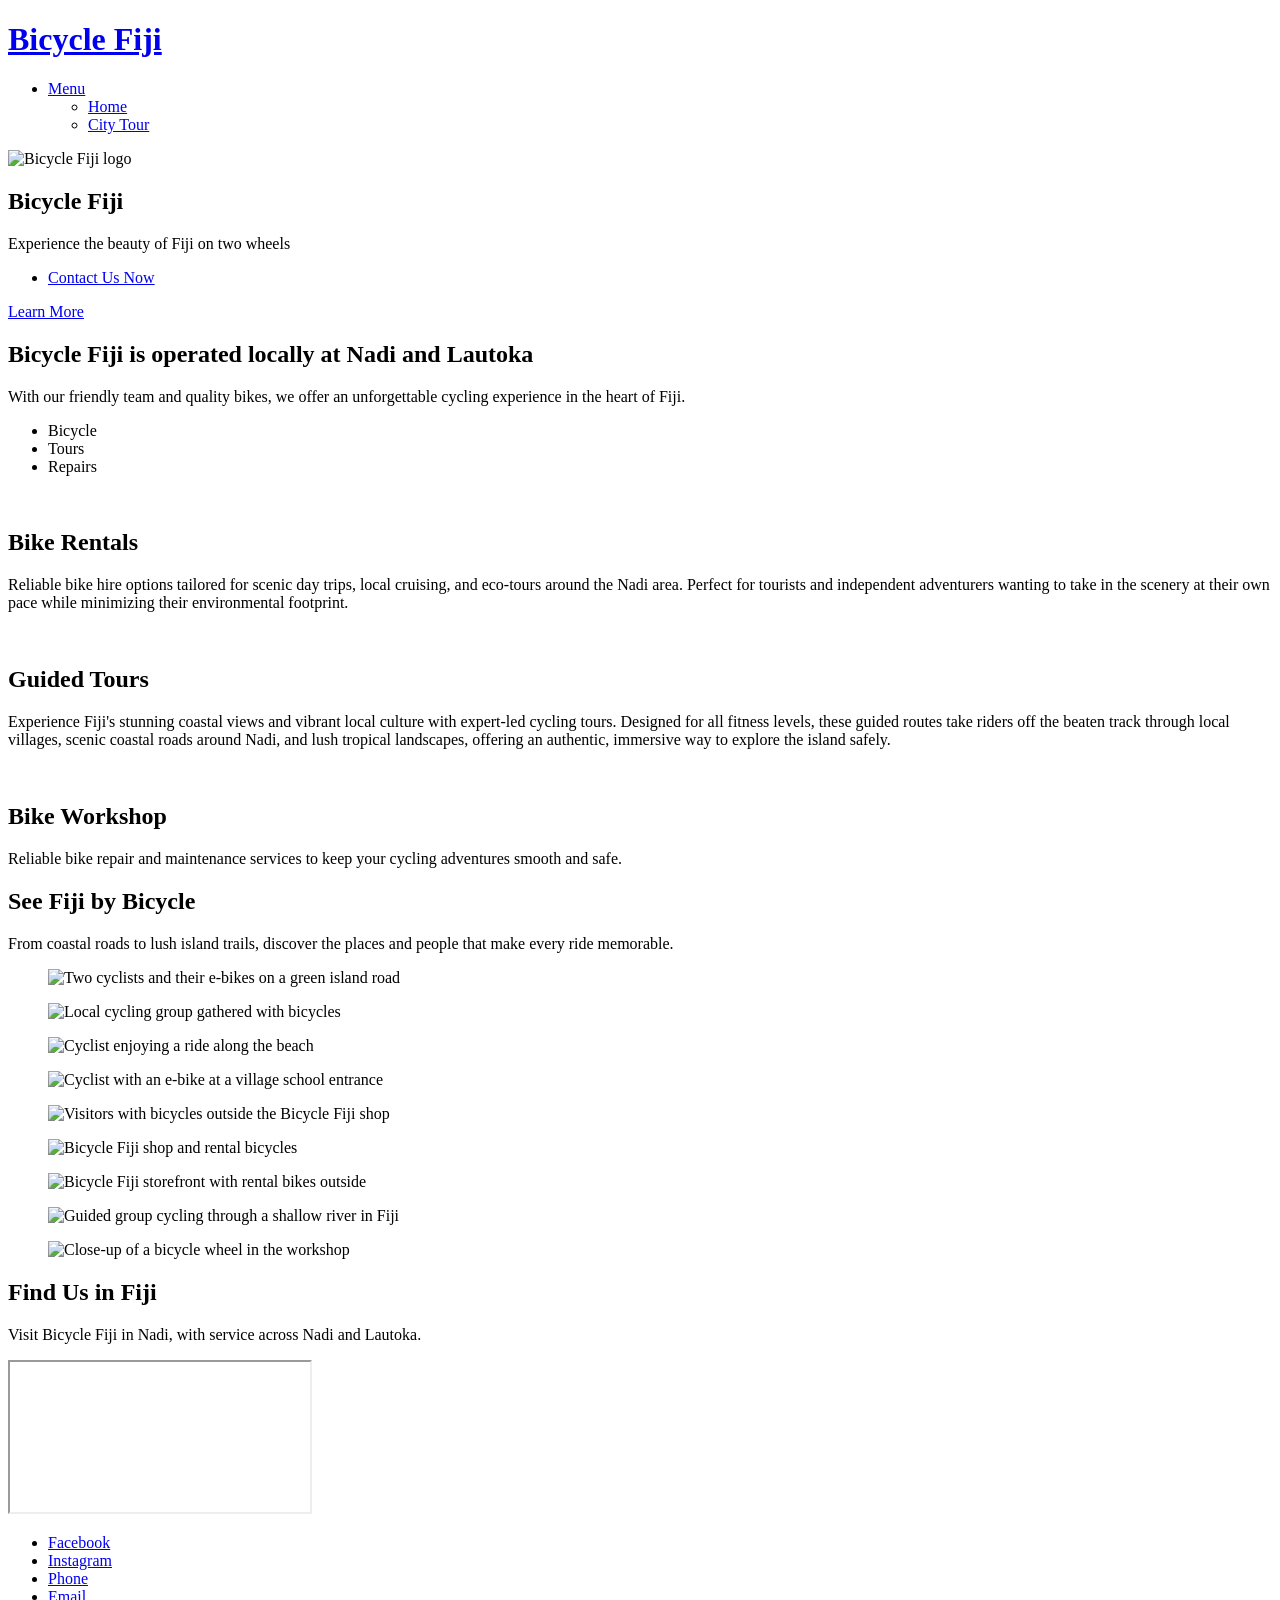
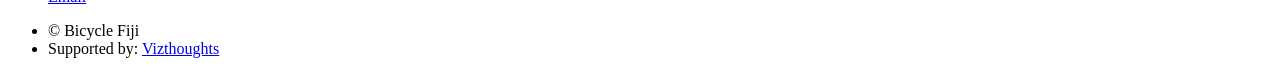
==== index.html @ 1d6af8c9 "Add files via upload" ====
<!DOCTYPE HTML>

<html>
	<head>
		<title>Bicycle Fiji</title>
		<meta charset="utf-8" />
		<meta name="viewport" content="width=device-width, initial-scale=1, user-scalable=no" />
		<link rel="stylesheet" href="assets/css/main.css" />
		<noscript><link rel="stylesheet" href="assets/css/noscript.css" /></noscript>
	</head>
	<body class="landing is-preload">

		<!-- Page Wrapper -->
			<div id="page-wrapper">

				<!-- Header -->
					<header id="header" class="alt">
						<h1><a href="index.html">Bicycle Fiji</a></h1>
						<nav id="nav">
							<ul>
								<li class="special">
									<a href="#menu" class="menuToggle"><span>Menu</span></a>
									<div id="menu">
										<ul>
											<li><a href="index.html">Home</a></li>
											<li><a href="citytour.html">City Tour</a></li>
											
										</ul>
									</div>
								</li>
							</ul>
						</nav>
					</header>

				<!-- Banner -->
					<section id="banner">
						<div class="inner">
							<img class="banner-logo" src="images/Logo_white.png" alt="Bicycle Fiji logo">
							<h2>Bicycle Fiji</h2>
							<p>Experience the beauty of Fiji on two wheels</p>
							<ul class="actions special">
								<li><a href="#footer" class="button primary">Contact Us Now</a></li>
							</ul>
						</div>
						<a href="#one" class="more scrolly">Learn More</a>
					</section>

				<!-- One -->
					<section id="one" class="wrapper style1 special">
						<div class="inner">
							<header class="major">
								<h2>Bicycle Fiji is operated locally at Nadi and Lautoka</h2>
								<p>With our friendly team and quality bikes, we offer an unforgettable cycling experience in the heart of Fiji.</p>
							</header>
							<ul class="icons major">
								<li><span class="icon solid fa-bicycle major style1"><span class="label">Bicycle</span></span></li>
								<li><span class="icon solid fa-map-marked-alt major style2"><span class="label">Tours</span></span></li>
								<li><span class="icon solid fa-wrench major style3"><span class="label">Repairs</span></span></li>
							</ul>
						</div>
					</section>

				<!-- Two -->
					<section id="two" class="wrapper alt style2">
						<section class="spotlight">
							<div class="image"><img src="images/Rental.jpg" alt="" /></div><div class="content">
								<h2>Bike Rentals</h2>
								<p>Reliable bike hire options tailored for scenic day trips, local cruising, and eco-tours around the Nadi area. Perfect for tourists and independent adventurers wanting to take in the scenery at their own pace while minimizing their environmental footprint.</p>
							</div>
						</section>
						<section class="spotlight">
							<div class="image"><img src="images/guidedtour.jpg" alt="" /></div><div class="content">
								<h2>Guided Tours</h2>
								<p>Experience Fiji's stunning coastal views and vibrant local culture with expert-led cycling tours. Designed for all fitness levels, these guided routes take riders off the beaten track through local villages, scenic coastal roads around Nadi, and lush tropical landscapes, offering an authentic, immersive way to explore the island safely.</p>
							</div>
						</section>
						<section class="spotlight">
							<div class="image"><img src="images/repair.jpg" alt="" /></div><div class="content">
								<h2>Bike Workshop</h2>
								<p>Reliable bike repair and maintenance services to keep your cycling adventures smooth and safe.</p>
							</div>
						</section>
					</section>

				<!-- Three -->
					<section id="three" class="wrapper style3 special">
						<div class="inner">
							<header class="major">
								<h2>See Fiji by Bicycle</h2>
								<p>From coastal roads to lush island trails, discover the places and people that make every ride memorable.</p>
							</header>
							<div class="photo-gallery">
								<figure class="gallery-feature">
									<img src="images/428663296_122096544386225541_8702287853745213827_n.jpg" alt="Two cyclists and their e-bikes on a green island road" loading="lazy" />
									
								</figure>
								<figure>
									<img src="images/472794747_122213760296225541_6490877636969536362_n.jpg" alt="Local cycling group gathered with bicycles" loading="lazy" />
									
								</figure>
								<figure>
									<img src="images/469050612_122205777284225541_4226954331897720648_n.jpg" alt="Cyclist enjoying a ride along the beach" loading="lazy" />
									
								</figure>
								<figure>
									<img src="images/468188168_122203427054225541_1323063324492759412_n.jpg" alt="Cyclist with an e-bike at a village school entrance" loading="lazy" />
									
								</figure>
								<figure>
									<img src="images/494969067_122248038566225541_5892289606559807339_n.jpg" alt="Visitors with bicycles outside the Bicycle Fiji shop" loading="lazy" />
									
								</figure>
								<figure>
									<img src="images/475829304_122221219034225541_492450698238428917_n.jpg" alt="Bicycle Fiji shop and rental bicycles" loading="lazy" />
									
								</figure>
								<figure>
									<img src="images/Rental.jpg" alt="Bicycle Fiji storefront with rental bikes outside" loading="lazy" />
									
								</figure>
								<figure>
									<img src="images/guidedtour.jpg" alt="Guided group cycling through a shallow river in Fiji" loading="lazy" />
									
								</figure>
								<figure>
									<img src="images/repair.jpg" alt="Close-up of a bicycle wheel in the workshop" loading="lazy" />
									
								</figure>
							</div>
						</div>
					</section>

				<!-- CTA -->
					<section id="cta" class="wrapper style4">
						<div class="inner">
							<header class="map-heading">
								<h2>Find Us in Fiji</h2>
								<p>Visit Bicycle Fiji in Nadi, with service across Nadi and Lautoka.</p>
							</header>
							<div class="map-frame">
								<iframe
									title="Map showing Bicycle Fiji in Nadi, Fiji"
									src="https://www.google.com/maps/embed?pb=!1m18!1m12!1m3!1d4502.052818421966!2d177.42642347585442!3d-17.766550883187044!2m3!1f0!2f0!3f0!3m2!1i1024!2i768!4f13.1!3m3!1m2!1s0x6e175b006240d9e3%3A0x73b2874c48e92e7a!2sBicycle%20Fiji!5e1!3m2!1sen!2snz!4v1794302777393!5m2!1sen!2snz"
									loading="lazy"
									referrerpolicy="no-referrer-when-downgrade"
									allowfullscreen>
								</iframe>
							</div>
						</div>
					</section>

				<!-- Footer -->
					<footer id="footer">
						<ul class="icons">

							<li><a href="https://www.facebook.com/profile.php?id=61565636811728" class="icon brands fa-facebook-f"><span class="label">Facebook</span></a></li>
							<li><a href="https://www.instagram.com/bicycle_fiji/" class="icon brands fa-instagram"><span class="label">Instagram</span></a></li>
 <li phone="+679 9057118"><a href="tel:+679 9057118" class="icon solid fa-phone"><span class="label">Phone</span></a></li>
							<li><a href="mailto:bicycle_fiji@gmail.com" class="icon solid fa-envelope"><span class="label">Email</span></a></li>
						</ul>
						<ul class="copyright">
							<li>&copy; Bicycle Fiji </li><li>Supported by: <a href="http://www.vizthoughts.com">Vizthoughts</a></li>
						</ul>
					</footer>

			</div>

		<!-- Scripts -->
			<script src="assets/js/jquery.min.js"></script>
			<script src="assets/js/jquery.scrollex.min.js"></script>
			<script src="assets/js/jquery.scrolly.min.js"></script>
			<script src="assets/js/browser.min.js"></script>
			<script src="assets/js/breakpoints.min.js"></script>
			<script src="assets/js/util.js"></script>
			<script src="assets/js/main.js"></script>

	</body>
</html>
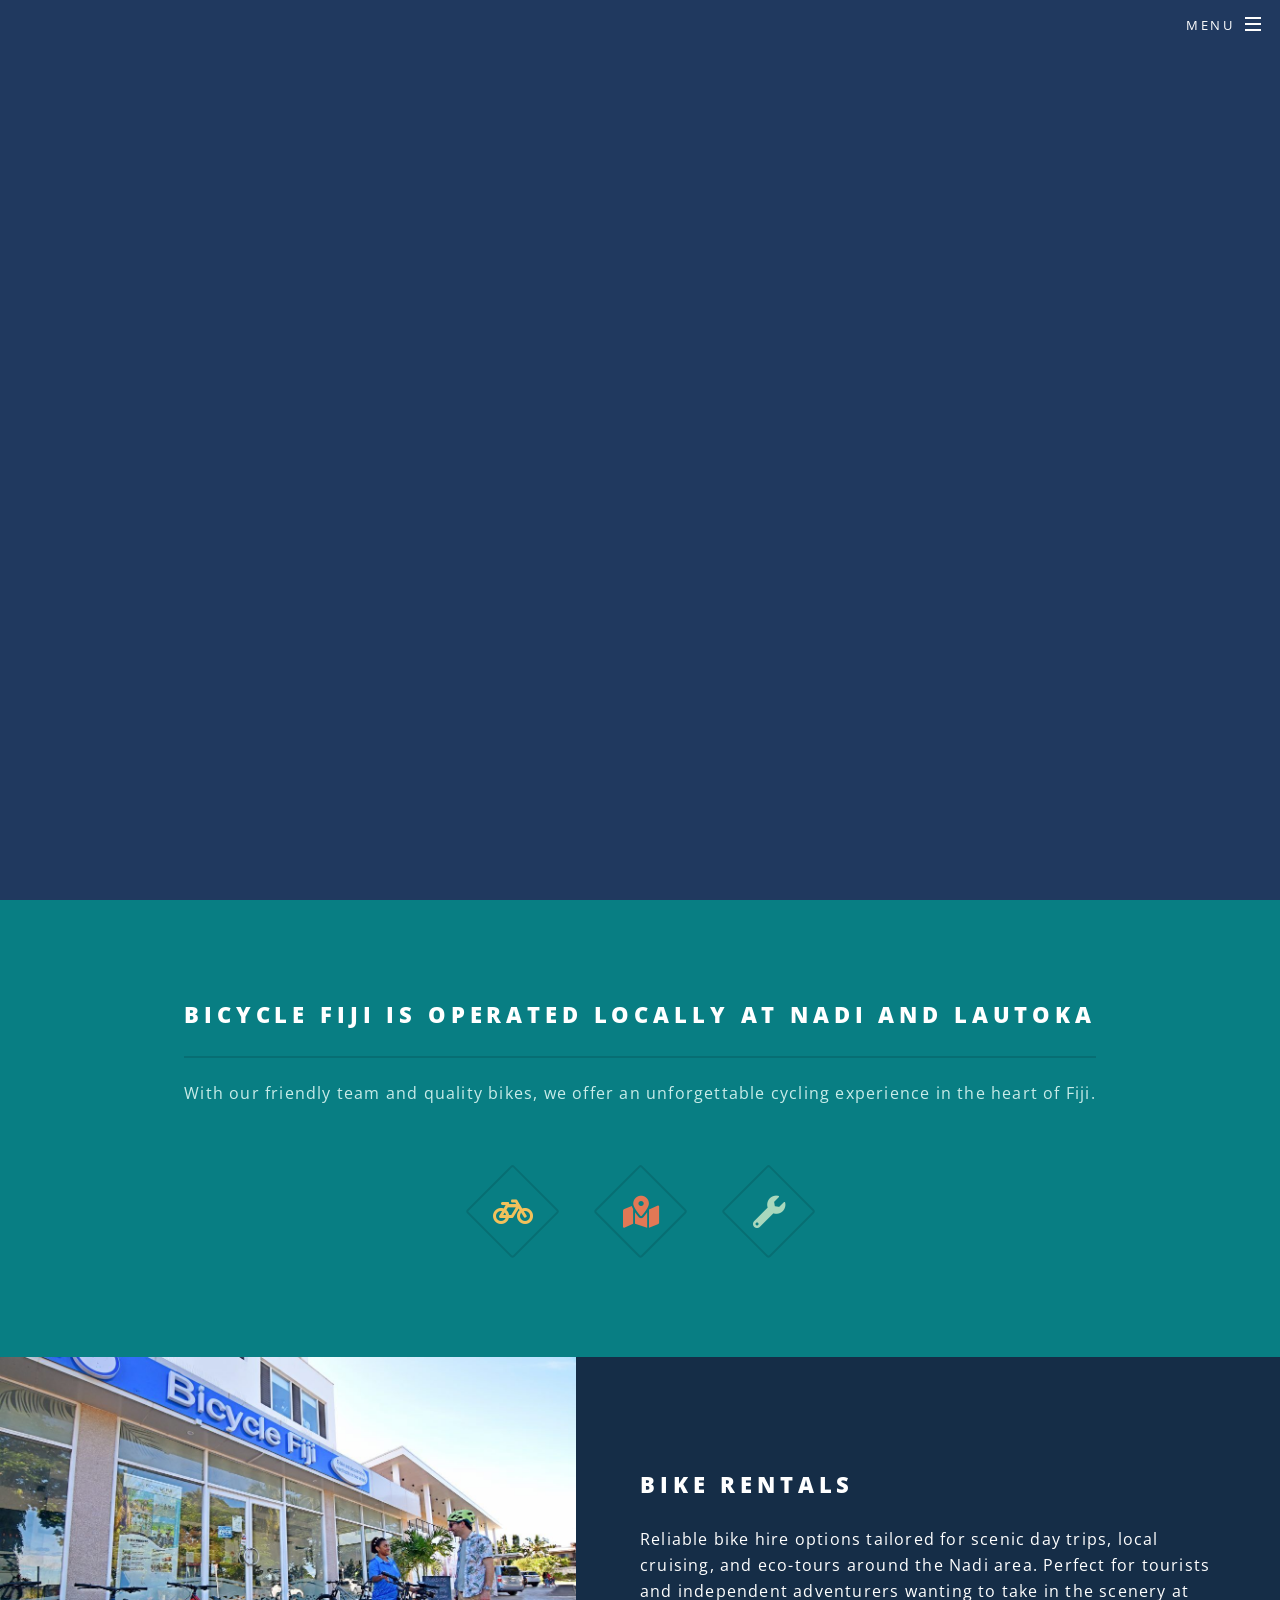
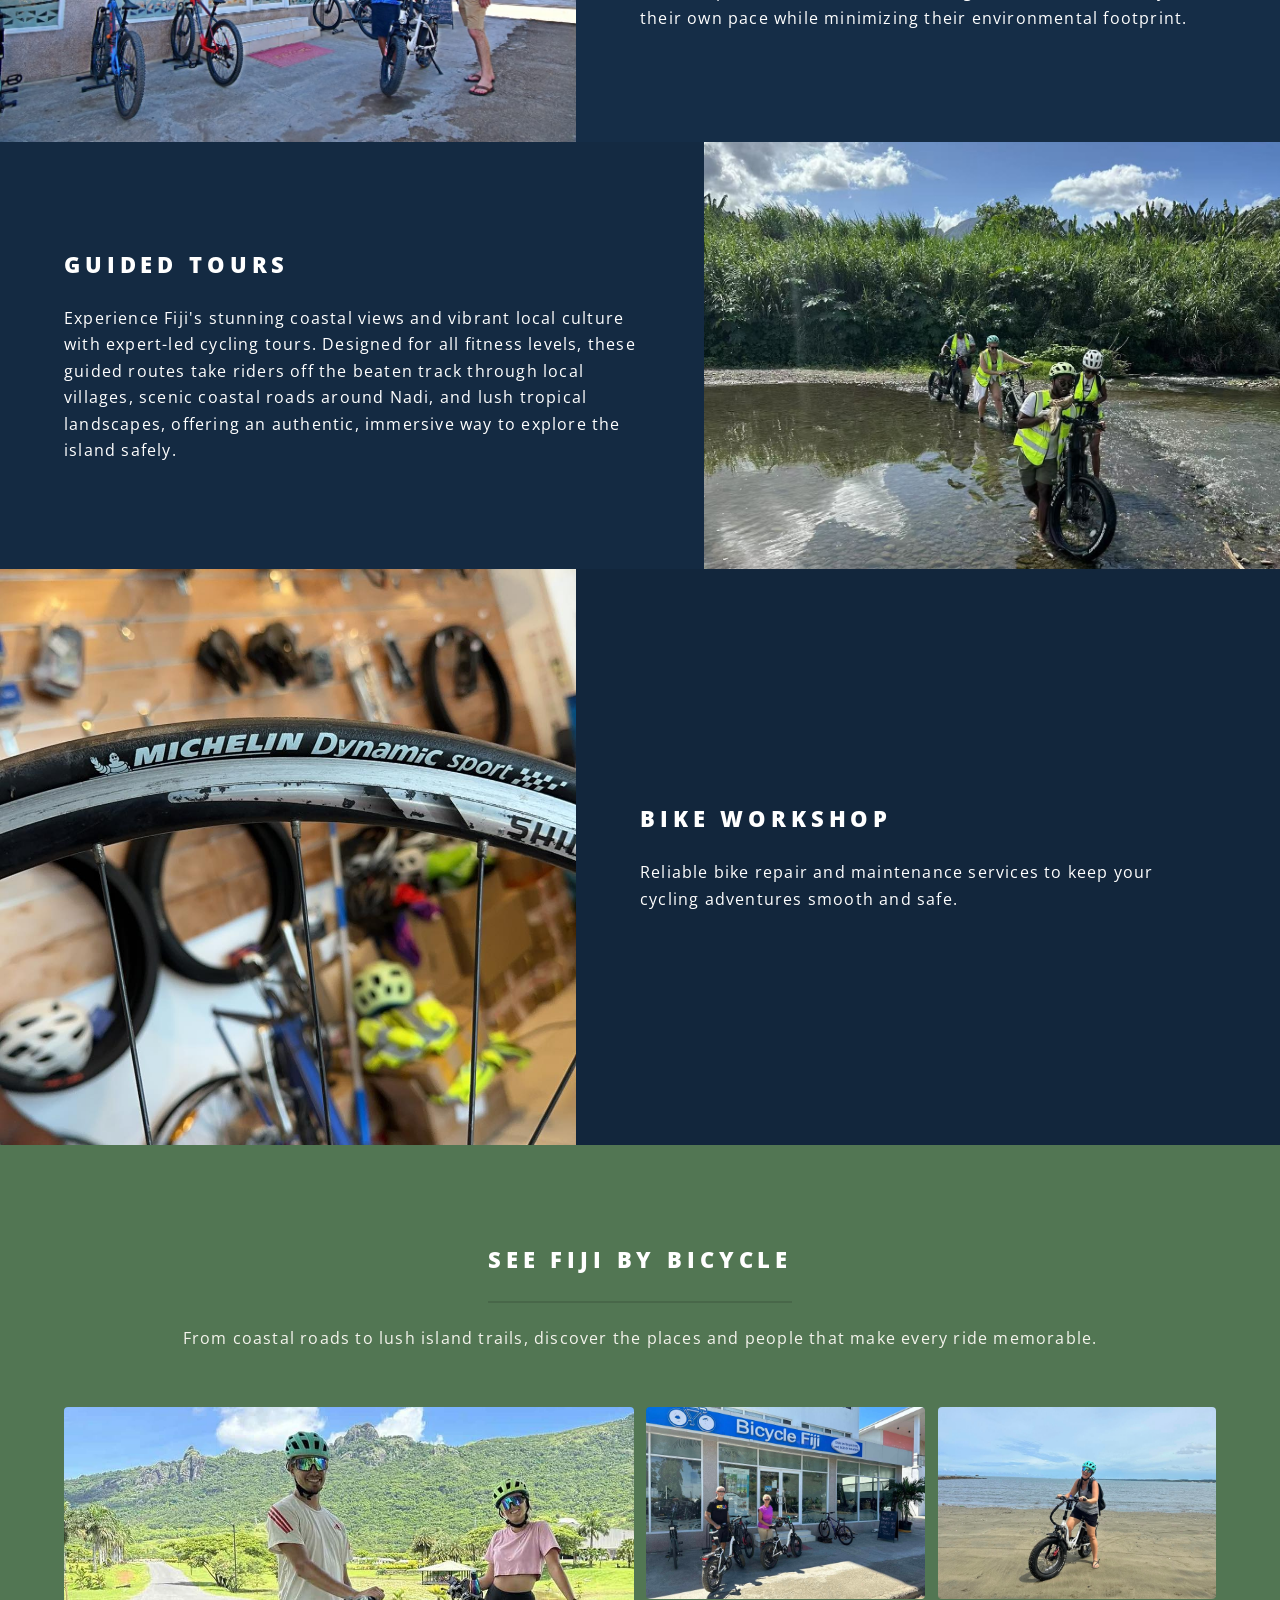
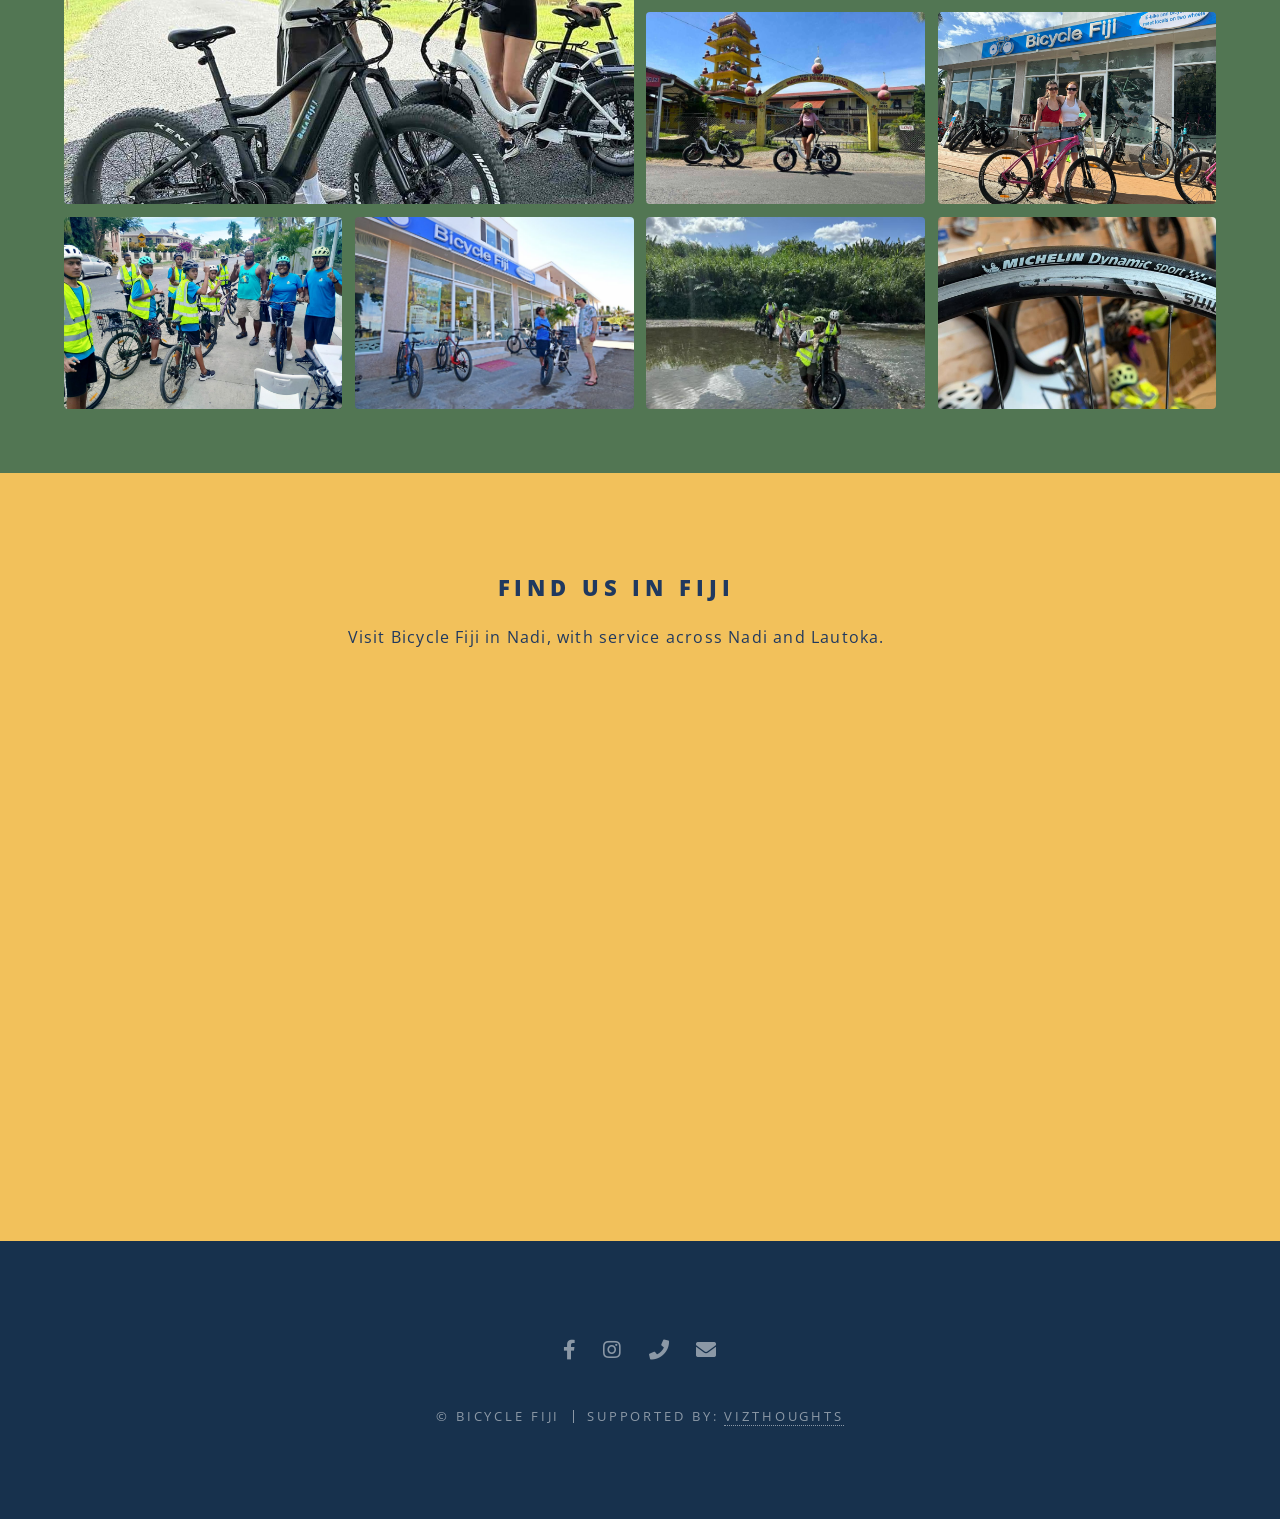
==== commit f99ee4eb: "update contact us" ====
--- a/index.html
+++ b/index.html
@@ -15,7 +15,7 @@
 
 				<!-- Header -->
 					<header id="header" class="alt">
-						<h1><a href="index.html">Bicycle Fiji</a></h1>
+						<h1><a href="index.html"><img class="site-logo" src="images/bicycleFiji_logo_whitebackground.png" alt="Bicycle Fiji" /></a></h1>
 						<nav id="nav">
 							<ul>
 								<li class="special">
@@ -24,6 +24,7 @@
 										<ul>
 											<li><a href="index.html">Home</a></li>
 											<li><a href="citytour.html">City Tour</a></li>
+											<li><a href="Contact.html">Contact Us</a></li>
 											
 										</ul>
 									</div>
--- a/assets/css/main.css
+++ b/assets/css/main.css
@@ -0,0 +1,4366 @@
+@import url(fontawesome-all.min.css);
+@import url("https://fonts.googleapis.com/css?family=Open+Sans:400,400italic,600,600italic,800,800italic");
+
+/*
+	Spectral by HTML5 UP
+	html5up.net | @ajlkn
+	Free for personal and commercial use under the CCA 3.0 license (html5up.net/license)
+*/
+
+html, body, div, span, applet, object,
+iframe, h1, h2, h3, h4, h5, h6, p, blockquote,
+pre, a, abbr, acronym, address, big, cite,
+code, del, dfn, em, img, ins, kbd, q, s, samp,
+small, strike, strong, sub, sup, tt, var, b,
+u, i, center, dl, dt, dd, ol, ul, li, fieldset,
+form, label, legend, table, caption, tbody,
+tfoot, thead, tr, th, td, article, aside,
+canvas, details, embed, figure, figcaption,
+footer, header, hgroup, menu, nav, output, ruby,
+section, summary, time, mark, audio, video {
+	margin: 0;
+	padding: 0;
+	border: 0;
+	font-size: 100%;
+	font: inherit;
+	vertical-align: baseline;}
+
+article, aside, details, figcaption, figure,
+footer, header, hgroup, menu, nav, section {
+	display: block;}
+
+body {
+	line-height: 1;
+}
+
+ol, ul {
+	list-style: none;
+}
+
+blockquote, q {
+	quotes: none;
+}
+
+	blockquote:before, blockquote:after, q:before, q:after {
+		content: '';
+		content: none;
+	}
+
+table {
+	border-collapse: collapse;
+	border-spacing: 0;
+}
+
+body {
+	-webkit-text-size-adjust: none;
+}
+
+mark {
+	background-color: transparent;
+	color: inherit;
+}
+
+input::-moz-focus-inner {
+	border: 0;
+	padding: 0;
+}
+
+input, select, textarea {
+	-moz-appearance: none;
+	-webkit-appearance: none;
+	-ms-appearance: none;
+	appearance: none;
+}
+
+/* Basic */
+
+	@-ms-viewport {
+		width: device-width;
+	}
+
+	html {
+		box-sizing: border-box;
+	}
+
+	*, *:before, *:after {
+		box-sizing: inherit;
+	}
+
+	body {
+		background: #2e3842;
+	}
+
+		body.is-preload *, body.is-preload *:before, body.is-preload *:after {
+			-moz-animation: none !important;
+			-webkit-animation: none !important;
+			-ms-animation: none !important;
+			animation: none !important;
+			-moz-transition: none !important;
+			-webkit-transition: none !important;
+			-ms-transition: none !important;
+			transition: none !important;
+		}
+
+	body, input, select, textarea {
+		color: #fff;
+		font-family: "Open Sans", Helvetica, sans-serif;
+		font-size: 15pt;
+		font-weight: 400;
+		letter-spacing: 0.075em;
+		line-height: 1.65em;
+	}
+
+		@media screen and (max-width: 1680px) {
+
+			body, input, select, textarea {
+				font-size: 13pt;
+			}
+
+		}
+
+		@media screen and (max-width: 1280px) {
+
+			body, input, select, textarea {
+				font-size: 12pt;
+			}
+
+		}
+
+		@media screen and (max-width: 736px) {
+
+			body, input, select, textarea {
+				font-size: 11pt;
+				letter-spacing: 0.0375em;
+			}
+
+		}
+
+	a {
+		-moz-transition: color 0.2s ease, border-bottom-color 0.2s ease;
+		-webkit-transition: color 0.2s ease, border-bottom-color 0.2s ease;
+		-ms-transition: color 0.2s ease, border-bottom-color 0.2s ease;
+		transition: color 0.2s ease, border-bottom-color 0.2s ease;
+		border-bottom: dotted 1px;
+		color: inherit;
+		text-decoration: none;
+	}
+
+		a:hover {
+			border-bottom-color: transparent;
+		}
+
+	strong, b {
+		color: #fff;
+		font-weight: 600;
+	}
+
+	em, i {
+		font-style: italic;
+	}
+
+	p {
+		margin: 0 0 2em 0;
+	}
+
+	h1, h2, h3, h4, h5, h6 {
+		color: #fff;
+		font-weight: 800;
+		letter-spacing: 0.225em;
+		line-height: 1em;
+		margin: 0 0 1em 0;
+		text-transform: uppercase;
+	}
+
+		h1 a, h2 a, h3 a, h4 a, h5 a, h6 a {
+			color: inherit;
+			text-decoration: none;
+		}
+
+	h2 {
+		font-size: 1.35em;
+		line-height: 1.75em;
+	}
+
+		@media screen and (max-width: 736px) {
+
+			h2 {
+				font-size: 1.1em;
+				line-height: 1.65em;
+			}
+
+		}
+
+	h3 {
+		font-size: 1.15em;
+		line-height: 1.75em;
+	}
+
+		@media screen and (max-width: 736px) {
+
+			h3 {
+				font-size: 1em;
+				line-height: 1.65em;
+			}
+
+		}
+
+	h4 {
+		font-size: 1em;
+		line-height: 1.5em;
+	}
+
+	h5 {
+		font-size: 0.8em;
+		line-height: 1.5em;
+	}
+
+	h6 {
+		font-size: 0.7em;
+		line-height: 1.5em;
+	}
+
+	sub {
+		font-size: 0.8em;
+		position: relative;
+		top: 0.5em;
+	}
+
+	sup {
+		font-size: 0.8em;
+		position: relative;
+		top: -0.5em;
+	}
+
+	hr {
+		border: 0;
+		border-bottom: solid 2px #fff;
+		margin: 3em 0;
+	}
+
+		hr.major {
+			margin: 4.5em 0;
+		}
+
+	blockquote {
+		border-left: solid 4px #fff;
+		font-style: italic;
+		margin: 0 0 2em 0;
+		padding: 0.5em 0 0.5em 2em;
+	}
+
+	code {
+		background: rgba(144, 144, 144, 0.25);
+		border-radius: 3px;
+		font-family: "Courier New", monospace;
+		font-size: 0.9em;
+		letter-spacing: 0;
+		margin: 0 0.25em;
+		padding: 0.25em 0.65em;
+	}
+
+	pre {
+		-webkit-overflow-scrolling: touch;
+		font-family: "Courier New", monospace;
+		font-size: 0.9em;
+		margin: 0 0 2em 0;
+	}
+
+		pre code {
+			display: block;
+			line-height: 1.75em;
+			padding: 1em 1.5em;
+			overflow-x: auto;
+		}
+
+	.align-left {
+		text-align: left;
+	}
+
+	.align-center {
+		text-align: center;
+	}
+
+	.align-right {
+		text-align: right;
+	}
+
+/* Row */
+
+	.row {
+		display: flex;
+		flex-wrap: wrap;
+		box-sizing: border-box;
+		align-items: stretch;
+	}
+
+		.row > * {
+			box-sizing: border-box;
+		}
+
+		.row.gtr-uniform > * > :last-child {
+			margin-bottom: 0;
+		}
+
+		.row.aln-left {
+			justify-content: flex-start;
+		}
+
+		.row.aln-center {
+			justify-content: center;
+		}
+
+		.row.aln-right {
+			justify-content: flex-end;
+		}
+
+		.row.aln-top {
+			align-items: flex-start;
+		}
+
+		.row.aln-middle {
+			align-items: center;
+		}
+
+		.row.aln-bottom {
+			align-items: flex-end;
+		}
+
+		.row > .imp {
+			order: -1;
+		}
+
+		.row > .col-1 {
+			width: 8.33333%;
+		}
+
+		.row > .off-1 {
+			margin-left: 8.33333%;
+		}
+
+		.row > .col-2 {
+			width: 16.66667%;
+		}
+
+		.row > .off-2 {
+			margin-left: 16.66667%;
+		}
+
+		.row > .col-3 {
+			width: 25%;
+		}
+
+		.row > .off-3 {
+			margin-left: 25%;
+		}
+
+		.row > .col-4 {
+			width: 33.33333%;
+		}
+
+		.row > .off-4 {
+			margin-left: 33.33333%;
+		}
+
+		.row > .col-5 {
+			width: 41.66667%;
+		}
+
+		.row > .off-5 {
+			margin-left: 41.66667%;
+		}
+
+		.row > .col-6 {
+			width: 50%;
+		}
+
+		.row > .off-6 {
+			margin-left: 50%;
+		}
+
+		.row > .col-7 {
+			width: 58.33333%;
+		}
+
+		.row > .off-7 {
+			margin-left: 58.33333%;
+		}
+
+		.row > .col-8 {
+			width: 66.66667%;
+		}
+
+		.row > .off-8 {
+			margin-left: 66.66667%;
+		}
+
+		.row > .col-9 {
+			width: 75%;
+		}
+
+		.row > .off-9 {
+			margin-left: 75%;
+		}
+
+		.row > .col-10 {
+			width: 83.33333%;
+		}
+
+		.row > .off-10 {
+			margin-left: 83.33333%;
+		}
+
+		.row > .col-11 {
+			width: 91.66667%;
+		}
+
+		.row > .off-11 {
+			margin-left: 91.66667%;
+		}
+
+		.row > .col-12 {
+			width: 100%;
+		}
+
+		.row > .off-12 {
+			margin-left: 100%;
+		}
+
+		.row.gtr-0 {
+			margin-top: 0;
+			margin-left: 0em;
+		}
+
+			.row.gtr-0 > * {
+				padding: 0 0 0 0em;
+			}
+
+			.row.gtr-0.gtr-uniform {
+				margin-top: 0em;
+			}
+
+				.row.gtr-0.gtr-uniform > * {
+					padding-top: 0em;
+				}
+
+		.row.gtr-25 {
+			margin-top: 0;
+			margin-left: -0.375em;
+		}
+
+			.row.gtr-25 > * {
+				padding: 0 0 0 0.375em;
+			}
+
+			.row.gtr-25.gtr-uniform {
+				margin-top: -0.375em;
+			}
+
+				.row.gtr-25.gtr-uniform > * {
+					padding-top: 0.375em;
+				}
+
+		.row.gtr-50 {
+			margin-top: 0;
+			margin-left: -0.75em;
+		}
+
+			.row.gtr-50 > * {
+				padding: 0 0 0 0.75em;
+			}
+
+			.row.gtr-50.gtr-uniform {
+				margin-top: -0.75em;
+			}
+
+				.row.gtr-50.gtr-uniform > * {
+					padding-top: 0.75em;
+				}
+
+		.row {
+			margin-top: 0;
+			margin-left: -1.5em;
+		}
+
+			.row > * {
+				padding: 0 0 0 1.5em;
+			}
+
+			.row.gtr-uniform {
+				margin-top: -1.5em;
+			}
+
+				.row.gtr-uniform > * {
+					padding-top: 1.5em;
+				}
+
+		.row.gtr-150 {
+			margin-top: 0;
+			margin-left: -2.25em;
+		}
+
+			.row.gtr-150 > * {
+				padding: 0 0 0 2.25em;
+			}
+
+			.row.gtr-150.gtr-uniform {
+				margin-top: -2.25em;
+			}
+
+				.row.gtr-150.gtr-uniform > * {
+					padding-top: 2.25em;
+				}
+
+		.row.gtr-200 {
+			margin-top: 0;
+			margin-left: -3em;
+		}
+
+			.row.gtr-200 > * {
+				padding: 0 0 0 3em;
+			}
+
+			.row.gtr-200.gtr-uniform {
+				margin-top: -3em;
+			}
+
+				.row.gtr-200.gtr-uniform > * {
+					padding-top: 3em;
+				}
+
+		@media screen and (max-width: 1680px) {
+
+			.row {
+				display: flex;
+				flex-wrap: wrap;
+				box-sizing: border-box;
+				align-items: stretch;
+			}
+
+				.row > * {
+					box-sizing: border-box;
+				}
+
+				.row.gtr-uniform > * > :last-child {
+					margin-bottom: 0;
+				}
+
+				.row.aln-left {
+					justify-content: flex-start;
+				}
+
+				.row.aln-center {
+					justify-content: center;
+				}
+
+				.row.aln-right {
+					justify-content: flex-end;
+				}
+
+				.row.aln-top {
+					align-items: flex-start;
+				}
+
+				.row.aln-middle {
+					align-items: center;
+				}
+
+				.row.aln-bottom {
+					align-items: flex-end;
+				}
+
+				.row > .imp-xlarge {
+					order: -1;
+				}
+
+				.row > .col-1-xlarge {
+					width: 8.33333%;
+				}
+
+				.row > .off-1-xlarge {
+					margin-left: 8.33333%;
+				}
+
+				.row > .col-2-xlarge {
+					width: 16.66667%;
+				}
+
+				.row > .off-2-xlarge {
+					margin-left: 16.66667%;
+				}
+
+				.row > .col-3-xlarge {
+					width: 25%;
+				}
+
+				.row > .off-3-xlarge {
+					margin-left: 25%;
+				}
+
+				.row > .col-4-xlarge {
+					width: 33.33333%;
+				}
+
+				.row > .off-4-xlarge {
+					margin-left: 33.33333%;
+				}
+
+				.row > .col-5-xlarge {
+					width: 41.66667%;
+				}
+
+				.row > .off-5-xlarge {
+					margin-left: 41.66667%;
+				}
+
+				.row > .col-6-xlarge {
+					width: 50%;
+				}
+
+				.row > .off-6-xlarge {
+					margin-left: 50%;
+				}
+
+				.row > .col-7-xlarge {
+					width: 58.33333%;
+				}
+
+				.row > .off-7-xlarge {
+					margin-left: 58.33333%;
+				}
+
+				.row > .col-8-xlarge {
+					width: 66.66667%;
+				}
+
+				.row > .off-8-xlarge {
+					margin-left: 66.66667%;
+				}
+
+				.row > .col-9-xlarge {
+					width: 75%;
+				}
+
+				.row > .off-9-xlarge {
+					margin-left: 75%;
+				}
+
+				.row > .col-10-xlarge {
+					width: 83.33333%;
+				}
+
+				.row > .off-10-xlarge {
+					margin-left: 83.33333%;
+				}
+
+				.row > .col-11-xlarge {
+					width: 91.66667%;
+				}
+
+				.row > .off-11-xlarge {
+					margin-left: 91.66667%;
+				}
+
+				.row > .col-12-xlarge {
+					width: 100%;
+				}
+
+				.row > .off-12-xlarge {
+					margin-left: 100%;
+				}
+
+				.row.gtr-0 {
+					margin-top: 0;
+					margin-left: 0em;
+				}
+
+					.row.gtr-0 > * {
+						padding: 0 0 0 0em;
+					}
+
+					.row.gtr-0.gtr-uniform {
+						margin-top: 0em;
+					}
+
+						.row.gtr-0.gtr-uniform > * {
+							padding-top: 0em;
+						}
+
+				.row.gtr-25 {
+					margin-top: 0;
+					margin-left: -0.375em;
+				}
+
+					.row.gtr-25 > * {
+						padding: 0 0 0 0.375em;
+					}
+
+					.row.gtr-25.gtr-uniform {
+						margin-top: -0.375em;
+					}
+
+						.row.gtr-25.gtr-uniform > * {
+							padding-top: 0.375em;
+						}
+
+				.row.gtr-50 {
+					margin-top: 0;
+					margin-left: -0.75em;
+				}
+
+					.row.gtr-50 > * {
+						padding: 0 0 0 0.75em;
+					}
+
+					.row.gtr-50.gtr-uniform {
+						margin-top: -0.75em;
+					}
+
+						.row.gtr-50.gtr-uniform > * {
+							padding-top: 0.75em;
+						}
+
+				.row {
+					margin-top: 0;
+					margin-left: -1.5em;
+				}
+
+					.row > * {
+						padding: 0 0 0 1.5em;
+					}
+
+					.row.gtr-uniform {
+						margin-top: -1.5em;
+					}
+
+						.row.gtr-uniform > * {
+							padding-top: 1.5em;
+						}
+
+				.row.gtr-150 {
+					margin-top: 0;
+					margin-left: -2.25em;
+				}
+
+					.row.gtr-150 > * {
+						padding: 0 0 0 2.25em;
+					}
+
+					.row.gtr-150.gtr-uniform {
+						margin-top: -2.25em;
+					}
+
+						.row.gtr-150.gtr-uniform > * {
+							padding-top: 2.25em;
+						}
+
+				.row.gtr-200 {
+					margin-top: 0;
+					margin-left: -3em;
+				}
+
+					.row.gtr-200 > * {
+						padding: 0 0 0 3em;
+					}
+
+					.row.gtr-200.gtr-uniform {
+						margin-top: -3em;
+					}
+
+						.row.gtr-200.gtr-uniform > * {
+							padding-top: 3em;
+						}
+
+		}
+
+		@media screen and (max-width: 1280px) {
+
+			.row {
+				display: flex;
+				flex-wrap: wrap;
+				box-sizing: border-box;
+				align-items: stretch;
+			}
+
+				.row > * {
+					box-sizing: border-box;
+				}
+
+				.row.gtr-uniform > * > :last-child {
+					margin-bottom: 0;
+				}
+
+				.row.aln-left {
+					justify-content: flex-start;
+				}
+
+				.row.aln-center {
+					justify-content: center;
+				}
+
+				.row.aln-right {
+					justify-content: flex-end;
+				}
+
+				.row.aln-top {
+					align-items: flex-start;
+				}
+
+				.row.aln-middle {
+					align-items: center;
+				}
+
+				.row.aln-bottom {
+					align-items: flex-end;
+				}
+
+				.row > .imp-large {
+					order: -1;
+				}
+
+				.row > .col-1-large {
+					width: 8.33333%;
+				}
+
+				.row > .off-1-large {
+					margin-left: 8.33333%;
+				}
+
+				.row > .col-2-large {
+					width: 16.66667%;
+				}
+
+				.row > .off-2-large {
+					margin-left: 16.66667%;
+				}
+
+				.row > .col-3-large {
+					width: 25%;
+				}
+
+				.row > .off-3-large {
+					margin-left: 25%;
+				}
+
+				.row > .col-4-large {
+					width: 33.33333%;
+				}
+
+				.row > .off-4-large {
+					margin-left: 33.33333%;
+				}
+
+				.row > .col-5-large {
+					width: 41.66667%;
+				}
+
+				.row > .off-5-large {
+					margin-left: 41.66667%;
+				}
+
+				.row > .col-6-large {
+					width: 50%;
+				}
+
+				.row > .off-6-large {
+					margin-left: 50%;
+				}
+
+				.row > .col-7-large {
+					width: 58.33333%;
+				}
+
+				.row > .off-7-large {
+					margin-left: 58.33333%;
+				}
+
+				.row > .col-8-large {
+					width: 66.66667%;
+				}
+
+				.row > .off-8-large {
+					margin-left: 66.66667%;
+				}
+
+				.row > .col-9-large {
+					width: 75%;
+				}
+
+				.row > .off-9-large {
+					margin-left: 75%;
+				}
+
+				.row > .col-10-large {
+					width: 83.33333%;
+				}
+
+				.row > .off-10-large {
+					margin-left: 83.33333%;
+				}
+
+				.row > .col-11-large {
+					width: 91.66667%;
+				}
+
+				.row > .off-11-large {
+					margin-left: 91.66667%;
+				}
+
+				.row > .col-12-large {
+					width: 100%;
+				}
+
+				.row > .off-12-large {
+					margin-left: 100%;
+				}
+
+				.row.gtr-0 {
+					margin-top: 0;
+					margin-left: 0em;
+				}
+
+					.row.gtr-0 > * {
+						padding: 0 0 0 0em;
+					}
+
+					.row.gtr-0.gtr-uniform {
+						margin-top: 0em;
+					}
+
+						.row.gtr-0.gtr-uniform > * {
+							padding-top: 0em;
+						}
+
+				.row.gtr-25 {
+					margin-top: 0;
+					margin-left: -0.375em;
+				}
+
+					.row.gtr-25 > * {
+						padding: 0 0 0 0.375em;
+					}
+
+					.row.gtr-25.gtr-uniform {
+						margin-top: -0.375em;
+					}
+
+						.row.gtr-25.gtr-uniform > * {
+							padding-top: 0.375em;
+						}
+
+				.row.gtr-50 {
+					margin-top: 0;
+					margin-left: -0.75em;
+				}
+
+					.row.gtr-50 > * {
+						padding: 0 0 0 0.75em;
+					}
+
+					.row.gtr-50.gtr-uniform {
+						margin-top: -0.75em;
+					}
+
+						.row.gtr-50.gtr-uniform > * {
+							padding-top: 0.75em;
+						}
+
+				.row {
+					margin-top: 0;
+					margin-left: -1.5em;
+				}
+
+					.row > * {
+						padding: 0 0 0 1.5em;
+					}
+
+					.row.gtr-uniform {
+						margin-top: -1.5em;
+					}
+
+						.row.gtr-uniform > * {
+							padding-top: 1.5em;
+						}
+
+				.row.gtr-150 {
+					margin-top: 0;
+					margin-left: -2.25em;
+				}
+
+					.row.gtr-150 > * {
+						padding: 0 0 0 2.25em;
+					}
+
+					.row.gtr-150.gtr-uniform {
+						margin-top: -2.25em;
+					}
+
+						.row.gtr-150.gtr-uniform > * {
+							padding-top: 2.25em;
+						}
+
+				.row.gtr-200 {
+					margin-top: 0;
+					margin-left: -3em;
+				}
+
+					.row.gtr-200 > * {
+						padding: 0 0 0 3em;
+					}
+
+					.row.gtr-200.gtr-uniform {
+						margin-top: -3em;
+					}
+
+						.row.gtr-200.gtr-uniform > * {
+							padding-top: 3em;
+						}
+
+		}
+
+		@media screen and (max-width: 980px) {
+
+			.row {
+				display: flex;
+				flex-wrap: wrap;
+				box-sizing: border-box;
+				align-items: stretch;
+			}
+
+				.row > * {
+					box-sizing: border-box;
+				}
+
+				.row.gtr-uniform > * > :last-child {
+					margin-bottom: 0;
+				}
+
+				.row.aln-left {
+					justify-content: flex-start;
+				}
+
+				.row.aln-center {
+					justify-content: center;
+				}
+
+				.row.aln-right {
+					justify-content: flex-end;
+				}
+
+				.row.aln-top {
+					align-items: flex-start;
+				}
+
+				.row.aln-middle {
+					align-items: center;
+				}
+
+				.row.aln-bottom {
+					align-items: flex-end;
+				}
+
+				.row > .imp-medium {
+					order: -1;
+				}
+
+				.row > .col-1-medium {
+					width: 8.33333%;
+				}
+
+				.row > .off-1-medium {
+					margin-left: 8.33333%;
+				}
+
+				.row > .col-2-medium {
+					width: 16.66667%;
+				}
+
+				.row > .off-2-medium {
+					margin-left: 16.66667%;
+				}
+
+				.row > .col-3-medium {
+					width: 25%;
+				}
+
+				.row > .off-3-medium {
+					margin-left: 25%;
+				}
+
+				.row > .col-4-medium {
+					width: 33.33333%;
+				}
+
+				.row > .off-4-medium {
+					margin-left: 33.33333%;
+				}
+
+				.row > .col-5-medium {
+					width: 41.66667%;
+				}
+
+				.row > .off-5-medium {
+					margin-left: 41.66667%;
+				}
+
+				.row > .col-6-medium {
+					width: 50%;
+				}
+
+				.row > .off-6-medium {
+					margin-left: 50%;
+				}
+
+				.row > .col-7-medium {
+					width: 58.33333%;
+				}
+
+				.row > .off-7-medium {
+					margin-left: 58.33333%;
+				}
+
+				.row > .col-8-medium {
+					width: 66.66667%;
+				}
+
+				.row > .off-8-medium {
+					margin-left: 66.66667%;
+				}
+
+				.row > .col-9-medium {
+					width: 75%;
+				}
+
+				.row > .off-9-medium {
+					margin-left: 75%;
+				}
+
+				.row > .col-10-medium {
+					width: 83.33333%;
+				}
+
+				.row > .off-10-medium {
+					margin-left: 83.33333%;
+				}
+
+				.row > .col-11-medium {
+					width: 91.66667%;
+				}
+
+				.row > .off-11-medium {
+					margin-left: 91.66667%;
+				}
+
+				.row > .col-12-medium {
+					width: 100%;
+				}
+
+				.row > .off-12-medium {
+					margin-left: 100%;
+				}
+
+				.row.gtr-0 {
+					margin-top: 0;
+					margin-left: 0em;
+				}
+
+					.row.gtr-0 > * {
+						padding: 0 0 0 0em;
+					}
+
+					.row.gtr-0.gtr-uniform {
+						margin-top: 0em;
+					}
+
+						.row.gtr-0.gtr-uniform > * {
+							padding-top: 0em;
+						}
+
+				.row.gtr-25 {
+					margin-top: 0;
+					margin-left: -0.375em;
+				}
+
+					.row.gtr-25 > * {
+						padding: 0 0 0 0.375em;
+					}
+
+					.row.gtr-25.gtr-uniform {
+						margin-top: -0.375em;
+					}
+
+						.row.gtr-25.gtr-uniform > * {
+							padding-top: 0.375em;
+						}
+
+				.row.gtr-50 {
+					margin-top: 0;
+					margin-left: -0.75em;
+				}
+
+					.row.gtr-50 > * {
+						padding: 0 0 0 0.75em;
+					}
+
+					.row.gtr-50.gtr-uniform {
+						margin-top: -0.75em;
+					}
+
+						.row.gtr-50.gtr-uniform > * {
+							padding-top: 0.75em;
+						}
+
+				.row {
+					margin-top: 0;
+					margin-left: -1.5em;
+				}
+
+					.row > * {
+						padding: 0 0 0 1.5em;
+					}
+
+					.row.gtr-uniform {
+						margin-top: -1.5em;
+					}
+
+						.row.gtr-uniform > * {
+							padding-top: 1.5em;
+						}
+
+				.row.gtr-150 {
+					margin-top: 0;
+					margin-left: -2.25em;
+				}
+
+					.row.gtr-150 > * {
+						padding: 0 0 0 2.25em;
+					}
+
+					.row.gtr-150.gtr-uniform {
+						margin-top: -2.25em;
+					}
+
+						.row.gtr-150.gtr-uniform > * {
+							padding-top: 2.25em;
+						}
+
+				.row.gtr-200 {
+					margin-top: 0;
+					margin-left: -3em;
+				}
+
+					.row.gtr-200 > * {
+						padding: 0 0 0 3em;
+					}
+
+					.row.gtr-200.gtr-uniform {
+						margin-top: -3em;
+					}
+
+						.row.gtr-200.gtr-uniform > * {
+							padding-top: 3em;
+						}
+
+		}
+
+		@media screen and (max-width: 736px) {
+
+			.row {
+				display: flex;
+				flex-wrap: wrap;
+				box-sizing: border-box;
+				align-items: stretch;
+			}
+
+				.row > * {
+					box-sizing: border-box;
+				}
+
+				.row.gtr-uniform > * > :last-child {
+					margin-bottom: 0;
+				}
+
+				.row.aln-left {
+					justify-content: flex-start;
+				}
+
+				.row.aln-center {
+					justify-content: center;
+				}
+
+				.row.aln-right {
+					justify-content: flex-end;
+				}
+
+				.row.aln-top {
+					align-items: flex-start;
+				}
+
+				.row.aln-middle {
+					align-items: center;
+				}
+
+				.row.aln-bottom {
+					align-items: flex-end;
+				}
+
+				.row > .imp-small {
+					order: -1;
+				}
+
+				.row > .col-1-small {
+					width: 8.33333%;
+				}
+
+				.row > .off-1-small {
+					margin-left: 8.33333%;
+				}
+
+				.row > .col-2-small {
+					width: 16.66667%;
+				}
+
+				.row > .off-2-small {
+					margin-left: 16.66667%;
+				}
+
+				.row > .col-3-small {
+					width: 25%;
+				}
+
+				.row > .off-3-small {
+					margin-left: 25%;
+				}
+
+				.row > .col-4-small {
+					width: 33.33333%;
+				}
+
+				.row > .off-4-small {
+					margin-left: 33.33333%;
+				}
+
+				.row > .col-5-small {
+					width: 41.66667%;
+				}
+
+				.row > .off-5-small {
+					margin-left: 41.66667%;
+				}
+
+				.row > .col-6-small {
+					width: 50%;
+				}
+
+				.row > .off-6-small {
+					margin-left: 50%;
+				}
+
+				.row > .col-7-small {
+					width: 58.33333%;
+				}
+
+				.row > .off-7-small {
+					margin-left: 58.33333%;
+				}
+
+				.row > .col-8-small {
+					width: 66.66667%;
+				}
+
+				.row > .off-8-small {
+					margin-left: 66.66667%;
+				}
+
+				.row > .col-9-small {
+					width: 75%;
+				}
+
+				.row > .off-9-small {
+					margin-left: 75%;
+				}
+
+				.row > .col-10-small {
+					width: 83.33333%;
+				}
+
+				.row > .off-10-small {
+					margin-left: 83.33333%;
+				}
+
+				.row > .col-11-small {
+					width: 91.66667%;
+				}
+
+				.row > .off-11-small {
+					margin-left: 91.66667%;
+				}
+
+				.row > .col-12-small {
+					width: 100%;
+				}
+
+				.row > .off-12-small {
+					margin-left: 100%;
+				}
+
+				.row.gtr-0 {
+					margin-top: 0;
+					margin-left: 0em;
+				}
+
+					.row.gtr-0 > * {
+						padding: 0 0 0 0em;
+					}
+
+					.row.gtr-0.gtr-uniform {
+						margin-top: 0em;
+					}
+
+						.row.gtr-0.gtr-uniform > * {
+							padding-top: 0em;
+						}
+
+				.row.gtr-25 {
+					margin-top: 0;
+					margin-left: -0.375em;
+				}
+
+					.row.gtr-25 > * {
+						padding: 0 0 0 0.375em;
+					}
+
+					.row.gtr-25.gtr-uniform {
+						margin-top: -0.375em;
+					}
+
+						.row.gtr-25.gtr-uniform > * {
+							padding-top: 0.375em;
+						}
+
+				.row.gtr-50 {
+					margin-top: 0;
+					margin-left: -0.75em;
+				}
+
+					.row.gtr-50 > * {
+						padding: 0 0 0 0.75em;
+					}
+
+					.row.gtr-50.gtr-uniform {
+						margin-top: -0.75em;
+					}
+
+						.row.gtr-50.gtr-uniform > * {
+							padding-top: 0.75em;
+						}
+
+				.row {
+					margin-top: 0;
+					margin-left: -1.5em;
+				}
+
+					.row > * {
+						padding: 0 0 0 1.5em;
+					}
+
+					.row.gtr-uniform {
+						margin-top: -1.5em;
+					}
+
+						.row.gtr-uniform > * {
+							padding-top: 1.5em;
+						}
+
+				.row.gtr-150 {
+					margin-top: 0;
+					margin-left: -2.25em;
+				}
+
+					.row.gtr-150 > * {
+						padding: 0 0 0 2.25em;
+					}
+
+					.row.gtr-150.gtr-uniform {
+						margin-top: -2.25em;
+					}
+
+						.row.gtr-150.gtr-uniform > * {
+							padding-top: 2.25em;
+						}
+
+				.row.gtr-200 {
+					margin-top: 0;
+					margin-left: -3em;
+				}
+
+					.row.gtr-200 > * {
+						padding: 0 0 0 3em;
+					}
+
+					.row.gtr-200.gtr-uniform {
+						margin-top: -3em;
+					}
+
+						.row.gtr-200.gtr-uniform > * {
+							padding-top: 3em;
+						}
+
+		}
+
+		@media screen and (max-width: 480px) {
+
+			.row {
+				display: flex;
+				flex-wrap: wrap;
+				box-sizing: border-box;
+				align-items: stretch;
+			}
+
+				.row > * {
+					box-sizing: border-box;
+				}
+
+				.row.gtr-uniform > * > :last-child {
+					margin-bottom: 0;
+				}
+
+				.row.aln-left {
+					justify-content: flex-start;
+				}
+
+				.row.aln-center {
+					justify-content: center;
+				}
+
+				.row.aln-right {
+					justify-content: flex-end;
+				}
+
+				.row.aln-top {
+					align-items: flex-start;
+				}
+
+				.row.aln-middle {
+					align-items: center;
+				}
+
+				.row.aln-bottom {
+					align-items: flex-end;
+				}
+
+				.row > .imp-xsmall {
+					order: -1;
+				}
+
+				.row > .col-1-xsmall {
+					width: 8.33333%;
+				}
+
+				.row > .off-1-xsmall {
+					margin-left: 8.33333%;
+				}
+
+				.row > .col-2-xsmall {
+					width: 16.66667%;
+				}
+
+				.row > .off-2-xsmall {
+					margin-left: 16.66667%;
+				}
+
+				.row > .col-3-xsmall {
+					width: 25%;
+				}
+
+				.row > .off-3-xsmall {
+					margin-left: 25%;
+				}
+
+				.row > .col-4-xsmall {
+					width: 33.33333%;
+				}
+
+				.row > .off-4-xsmall {
+					margin-left: 33.33333%;
+				}
+
+				.row > .col-5-xsmall {
+					width: 41.66667%;
+				}
+
+				.row > .off-5-xsmall {
+					margin-left: 41.66667%;
+				}
+
+				.row > .col-6-xsmall {
+					width: 50%;
+				}
+
+				.row > .off-6-xsmall {
+					margin-left: 50%;
+				}
+
+				.row > .col-7-xsmall {
+					width: 58.33333%;
+				}
+
+				.row > .off-7-xsmall {
+					margin-left: 58.33333%;
+				}
+
+				.row > .col-8-xsmall {
+					width: 66.66667%;
+				}
+
+				.row > .off-8-xsmall {
+					margin-left: 66.66667%;
+				}
+
+				.row > .col-9-xsmall {
+					width: 75%;
+				}
+
+				.row > .off-9-xsmall {
+					margin-left: 75%;
+				}
+
+				.row > .col-10-xsmall {
+					width: 83.33333%;
+				}
+
+				.row > .off-10-xsmall {
+					margin-left: 83.33333%;
+				}
+
+				.row > .col-11-xsmall {
+					width: 91.66667%;
+				}
+
+				.row > .off-11-xsmall {
+					margin-left: 91.66667%;
+				}
+
+				.row > .col-12-xsmall {
+					width: 100%;
+				}
+
+				.row > .off-12-xsmall {
+					margin-left: 100%;
+				}
+
+				.row.gtr-0 {
+					margin-top: 0;
+					margin-left: 0em;
+				}
+
+					.row.gtr-0 > * {
+						padding: 0 0 0 0em;
+					}
+
+					.row.gtr-0.gtr-uniform {
+						margin-top: 0em;
+					}
+
+						.row.gtr-0.gtr-uniform > * {
+							padding-top: 0em;
+						}
+
+				.row.gtr-25 {
+					margin-top: 0;
+					margin-left: -0.375em;
+				}
+
+					.row.gtr-25 > * {
+						padding: 0 0 0 0.375em;
+					}
+
+					.row.gtr-25.gtr-uniform {
+						margin-top: -0.375em;
+					}
+
+						.row.gtr-25.gtr-uniform > * {
+							padding-top: 0.375em;
+						}
+
+				.row.gtr-50 {
+					margin-top: 0;
+					margin-left: -0.75em;
+				}
+
+					.row.gtr-50 > * {
+						padding: 0 0 0 0.75em;
+					}
+
+					.row.gtr-50.gtr-uniform {
+						margin-top: -0.75em;
+					}
+
+						.row.gtr-50.gtr-uniform > * {
+							padding-top: 0.75em;
+						}
+
+				.row {
+					margin-top: 0;
+					margin-left: -1.5em;
+				}
+
+					.row > * {
+						padding: 0 0 0 1.5em;
+					}
+
+					.row.gtr-uniform {
+						margin-top: -1.5em;
+					}
+
+						.row.gtr-uniform > * {
+							padding-top: 1.5em;
+						}
+
+				.row.gtr-150 {
+					margin-top: 0;
+					margin-left: -2.25em;
+				}
+
+					.row.gtr-150 > * {
+						padding: 0 0 0 2.25em;
+					}
+
+					.row.gtr-150.gtr-uniform {
+						margin-top: -2.25em;
+					}
+
+						.row.gtr-150.gtr-uniform > * {
+							padding-top: 2.25em;
+						}
+
+				.row.gtr-200 {
+					margin-top: 0;
+					margin-left: -3em;
+				}
+
+					.row.gtr-200 > * {
+						padding: 0 0 0 3em;
+					}
+
+					.row.gtr-200.gtr-uniform {
+						margin-top: -3em;
+					}
+
+						.row.gtr-200.gtr-uniform > * {
+							padding-top: 3em;
+						}
+
+		}
+
+/* Section/Article */
+
+	section.special, article.special {
+		text-align: center;
+	}
+
+	header p {
+		color: rgba(255, 255, 255, 0.5);
+		position: relative;
+		top: -0.25em;
+	}
+
+	header h3 + p {
+		font-size: 1.1em;
+	}
+
+	header h4 + p,
+	header h5 + p,
+	header h6 + p {
+		font-size: 0.9em;
+	}
+
+	header.major {
+		margin: 0 0 3.5em 0;
+	}
+
+		header.major h2, header.major h3, header.major h4, header.major h5, header.major h6 {
+			border-bottom: solid 2px #fff;
+			display: inline-block;
+			padding-bottom: 1em;
+			position: relative;
+		}
+
+			header.major h2:after, header.major h3:after, header.major h4:after, header.major h5:after, header.major h6:after {
+				content: '';
+				display: block;
+				height: 1px;
+			}
+
+		header.major p {
+			color: #fff;
+			top: 0;
+		}
+
+		@media screen and (max-width: 736px) {
+
+			header.major {
+				margin: 0 0 2em 0;
+			}
+
+		}
+
+	@media screen and (max-width: 980px) {
+
+		header br {
+			display: none;
+		}
+
+	}
+
+/* Form */
+
+	form {
+		margin: 0 0 2em 0;
+	}
+
+	label {
+		color: #fff;
+		display: block;
+		font-size: 0.9em;
+		font-weight: 600;
+		margin: 0 0 1em 0;
+	}
+
+	input[type="text"],
+	input[type="password"],
+	input[type="email"],
+	select,
+	textarea {
+		-moz-appearance: none;
+		-webkit-appearance: none;
+		-ms-appearance: none;
+		appearance: none;
+		background-color: rgba(144, 144, 144, 0.25);
+		border-radius: 3px;
+		border: none;
+		color: inherit;
+		display: block;
+		outline: 0;
+		padding: 0 1em;
+		text-decoration: none;
+		width: 100%;
+	}
+
+		input[type="text"]:invalid,
+		input[type="password"]:invalid,
+		input[type="email"]:invalid,
+		select:invalid,
+		textarea:invalid {
+			box-shadow: none;
+		}
+
+		input[type="text"]:focus,
+		input[type="password"]:focus,
+		input[type="email"]:focus,
+		select:focus,
+		textarea:focus {
+			box-shadow: 0 0 0 2px #21b2a6;
+		}
+
+	select {
+		background-size: 1.25em;
+		background-repeat: no-repeat;
+		background-position: calc(100% - 1em) center;
+		height: 2.75em;
+		padding-right: 2.75em;
+		text-overflow: ellipsis;
+	}
+
+		select:focus::-ms-value {
+			background-color: transparent;
+		}
+
+		select::-ms-expand {
+			display: none;
+		}
+
+	input[type="text"],
+	input[type="password"],
+	input[type="email"],
+	select {
+		height: 2.75em;
+	}
+
+	textarea {
+		padding: 0.75em 1em;
+	}
+
+	input[type="checkbox"],
+	input[type="radio"] {
+		-moz-appearance: none;
+		-webkit-appearance: none;
+		-ms-appearance: none;
+		appearance: none;
+		display: block;
+		float: left;
+		margin-right: -2em;
+		opacity: 0;
+		width: 1em;
+		z-index: -1;
+	}
+
+		input[type="checkbox"] + label,
+		input[type="radio"] + label {
+			text-decoration: none;
+			color: #fff;
+			cursor: pointer;
+			display: inline-block;
+			font-size: 1em;
+			font-weight: 400;
+			padding-left: 2.4em;
+			padding-right: 0.75em;
+			position: relative;
+		}
+
+			input[type="checkbox"] + label:before,
+			input[type="radio"] + label:before {
+				-moz-osx-font-smoothing: grayscale;
+				-webkit-font-smoothing: antialiased;
+				display: inline-block;
+				font-style: normal;
+				font-variant: normal;
+				text-rendering: auto;
+				line-height: 1;
+				text-transform: none !important;
+				font-family: 'Font Awesome 5 Free';
+				font-weight: 900;
+			}
+
+			input[type="checkbox"] + label:before,
+			input[type="radio"] + label:before {
+				background: rgba(144, 144, 144, 0.25);
+				border-radius: 3px;
+				content: '';
+				display: inline-block;
+				font-size: 0.8em;
+				height: 2.0625em;
+				left: 0;
+				line-height: 2.0625em;
+				position: absolute;
+				text-align: center;
+				top: 0;
+				width: 2.0625em;
+			}
+
+		input[type="checkbox"]:checked + label:before,
+		input[type="radio"]:checked + label:before {
+			background: #2e3842;
+			color: #fff;
+			content: '\f00c';
+		}
+
+		input[type="checkbox"]:focus + label:before,
+		input[type="radio"]:focus + label:before {
+			box-shadow: 0 0 0 2px #21b2a6;
+		}
+
+	input[type="checkbox"] + label:before {
+		border-radius: 3px;
+	}
+
+	input[type="radio"] + label:before {
+		border-radius: 100%;
+	}
+
+	::-webkit-input-placeholder {
+		color: rgba(255, 255, 255, 0.5) !important;
+		opacity: 1.0;
+	}
+
+	:-moz-placeholder {
+		color: rgba(255, 255, 255, 0.5) !important;
+		opacity: 1.0;
+	}
+
+	::-moz-placeholder {
+		color: rgba(255, 255, 255, 0.5) !important;
+		opacity: 1.0;
+	}
+
+	:-ms-input-placeholder {
+		color: rgba(255, 255, 255, 0.5) !important;
+		opacity: 1.0;
+	}
+
+/* Box */
+
+	.box {
+		border-radius: 3px;
+		border: solid 2px #fff;
+		margin-bottom: 2em;
+		padding: 1.5em;
+	}
+
+		.box > :last-child,
+		.box > :last-child > :last-child,
+		.box > :last-child > :last-child > :last-child {
+			margin-bottom: 0;
+		}
+
+		.box.alt {
+			border: 0;
+			border-radius: 0;
+			padding: 0;
+		}
+
+/* Icon */
+
+	.icon {
+		text-decoration: none;
+		border-bottom: none;
+		position: relative;
+	}
+
+		.icon:before {
+			-moz-osx-font-smoothing: grayscale;
+			-webkit-font-smoothing: antialiased;
+			display: inline-block;
+			font-style: normal;
+			font-variant: normal;
+			text-rendering: auto;
+			line-height: 1;
+			text-transform: none !important;
+			font-family: 'Font Awesome 5 Free';
+			font-weight: 400;
+		}
+
+		.icon > .label {
+			display: none;
+		}
+
+		.icon:before {
+			line-height: inherit;
+		}
+
+		.icon.solid:before {
+			font-weight: 900;
+		}
+
+		.icon.brands:before {
+			font-family: 'Font Awesome 5 Brands';
+		}
+
+		.icon.major {
+			-moz-transform: rotate(-45deg);
+			-webkit-transform: rotate(-45deg);
+			-ms-transform: rotate(-45deg);
+			transform: rotate(-45deg);
+			border-radius: 3px;
+			border: solid 2px #fff;
+			display: inline-block;
+			font-size: 1.35em;
+			height: calc(3em + 2px);
+			line-height: 3em;
+			text-align: center;
+			width: calc(3em + 2px);
+		}
+
+			.icon.major:before {
+				-moz-transform: rotate(45deg);
+				-webkit-transform: rotate(45deg);
+				-ms-transform: rotate(45deg);
+				transform: rotate(45deg);
+				display: inline-block;
+				font-size: 1.5em;
+			}
+
+			@media screen and (max-width: 736px) {
+
+				.icon.major {
+					font-size: 1em;
+				}
+
+			}
+
+		.icon.style1 {
+			color: #00ffcc;
+		}
+
+		.icon.style2 {
+			color: #00f0ff;
+		}
+
+		.icon.style3 {
+			color: #76ddff;
+		}
+
+/* Image */
+
+	.image {
+		border-radius: 3px;
+		border: 0;
+		display: inline-block;
+		position: relative;
+	}
+
+		.image img {
+			border-radius: 3px;
+			display: block;
+		}
+
+		.image.left {
+			float: left;
+			margin: 0 2em 2em 0;
+			top: 0.25em;
+		}
+
+		.image.right {
+			float: right;
+			margin: 0 0 2em 2em;
+			top: 0.25em;
+		}
+
+		.image.left, .image.right {
+			max-width: 40%;
+		}
+
+			.image.left img, .image.right img {
+				width: 100%;
+			}
+
+		.image.fit {
+			display: block;
+			margin: 0 0 2em 0;
+			width: 100%;
+		}
+
+			.image.fit img {
+				width: 100%;
+			}
+
+/* List */
+
+	ol {
+		list-style: decimal;
+		margin: 0 0 2em 0;
+		padding-left: 1.25em;
+	}
+
+		ol li {
+			padding-left: 0.25em;
+		}
+
+	ul {
+		list-style: disc;
+		margin: 0 0 2em 0;
+		padding-left: 1em;
+	}
+
+		ul li {
+			padding-left: 0.5em;
+		}
+
+		ul.alt {
+			list-style: none;
+			padding-left: 0;
+		}
+
+			ul.alt li {
+				border-top: solid 1px #fff;
+				padding: 0.5em 0;
+			}
+
+				ul.alt li:first-child {
+					border-top: 0;
+					padding-top: 0;
+				}
+
+	dl {
+		margin: 0 0 2em 0;
+	}
+
+/* Actions */
+
+	ul.actions {
+		display: -moz-flex;
+		display: -webkit-flex;
+		display: -ms-flex;
+		display: flex;
+		cursor: default;
+		list-style: none;
+		margin-left: -1em;
+		padding-left: 0;
+	}
+
+		ul.actions li {
+			padding: 0 0 0 1em;
+			vertical-align: middle;
+		}
+
+		ul.actions.special {
+			-moz-justify-content: center;
+			-webkit-justify-content: center;
+			-ms-justify-content: center;
+			justify-content: center;
+			width: 100%;
+			margin-left: 0;
+		}
+
+			ul.actions.special li:first-child {
+				padding-left: 0;
+			}
+
+		ul.actions.stacked {
+			-moz-flex-direction: column;
+			-webkit-flex-direction: column;
+			-ms-flex-direction: column;
+			flex-direction: column;
+			margin-left: 0;
+		}
+
+			ul.actions.stacked li {
+				padding: 1em 0 0 0;
+			}
+
+				ul.actions.stacked li:first-child {
+					padding-top: 0;
+				}
+
+		ul.actions.fit {
+			width: calc(100% + 1em);
+		}
+
+			ul.actions.fit li {
+				-moz-flex-grow: 1;
+				-webkit-flex-grow: 1;
+				-ms-flex-grow: 1;
+				flex-grow: 1;
+				-moz-flex-shrink: 1;
+				-webkit-flex-shrink: 1;
+				-ms-flex-shrink: 1;
+				flex-shrink: 1;
+				width: 100%;
+			}
+
+				ul.actions.fit li > * {
+					width: 100%;
+				}
+
+			ul.actions.fit.stacked {
+				width: 100%;
+			}
+
+		@media screen and (max-width: 480px) {
+
+			ul.actions:not(.fixed) {
+				-moz-flex-direction: column;
+				-webkit-flex-direction: column;
+				-ms-flex-direction: column;
+				flex-direction: column;
+				margin-left: 0;
+				width: 100% !important;
+			}
+
+				ul.actions:not(.fixed) li {
+					-moz-flex-grow: 1;
+					-webkit-flex-grow: 1;
+					-ms-flex-grow: 1;
+					flex-grow: 1;
+					-moz-flex-shrink: 1;
+					-webkit-flex-shrink: 1;
+					-ms-flex-shrink: 1;
+					flex-shrink: 1;
+					padding: 1em 0 0 0;
+					text-align: center;
+					width: 100%;
+				}
+
+					ul.actions:not(.fixed) li > * {
+						width: 100%;
+					}
+
+					ul.actions:not(.fixed) li:first-child {
+						padding-top: 0;
+					}
+
+					ul.actions:not(.fixed) li input[type="submit"],
+					ul.actions:not(.fixed) li input[type="reset"],
+					ul.actions:not(.fixed) li input[type="button"],
+					ul.actions:not(.fixed) li button,
+					ul.actions:not(.fixed) li .button {
+						width: 100%;
+					}
+
+						ul.actions:not(.fixed) li input[type="submit"].icon:before,
+						ul.actions:not(.fixed) li input[type="reset"].icon:before,
+						ul.actions:not(.fixed) li input[type="button"].icon:before,
+						ul.actions:not(.fixed) li button.icon:before,
+						ul.actions:not(.fixed) li .button.icon:before {
+							margin-left: -0.5em;
+						}
+
+		}
+
+/* Icons */
+
+	ul.icons {
+		cursor: default;
+		list-style: none;
+		padding-left: 0;
+	}
+
+		ul.icons li {
+			display: inline-block;
+			padding: 0 1em 0 0;
+		}
+
+			ul.icons li:last-child {
+				padding-right: 0 !important;
+			}
+
+		ul.icons.major {
+			padding: 1em 0;
+		}
+
+			ul.icons.major li {
+				padding-right: 3.5em;
+			}
+
+				@media screen and (max-width: 736px) {
+
+					ul.icons.major li {
+						padding: 0 1em !important;
+					}
+
+				}
+
+/* Table */
+
+	.table-wrapper {
+		-webkit-overflow-scrolling: touch;
+		overflow-x: auto;
+	}
+
+	table {
+		margin: 0 0 2em 0;
+		width: 100%;
+	}
+
+		table tbody tr {
+			border: solid 1px #fff;
+			border-left: 0;
+			border-right: 0;
+		}
+
+			table tbody tr:nth-child(2n + 1) {
+				background-color: rgba(144, 144, 144, 0.25);
+			}
+
+		table td {
+			padding: 0.75em 0.75em;
+		}
+
+		table th {
+			color: #fff;
+			font-size: 0.9em;
+			font-weight: 600;
+			padding: 0 0.75em 0.75em 0.75em;
+			text-align: left;
+		}
+
+		table thead {
+			border-bottom: solid 2px #fff;
+		}
+
+		table tfoot {
+			border-top: solid 2px #fff;
+		}
+
+		table.alt {
+			border-collapse: separate;
+		}
+
+			table.alt tbody tr td {
+				border: solid 1px #fff;
+				border-left-width: 0;
+				border-top-width: 0;
+			}
+
+				table.alt tbody tr td:first-child {
+					border-left-width: 1px;
+				}
+
+			table.alt tbody tr:first-child td {
+				border-top-width: 1px;
+			}
+
+			table.alt thead {
+				border-bottom: 0;
+			}
+
+			table.alt tfoot {
+				border-top: 0;
+			}
+
+/* Button */
+
+	input[type="submit"],
+	input[type="reset"],
+	input[type="button"],
+	button,
+	.button {
+		-moz-appearance: none;
+		-webkit-appearance: none;
+		-ms-appearance: none;
+		appearance: none;
+		-moz-transition: background-color 0.2s ease-in-out, color 0.2s ease-in-out;
+		-webkit-transition: background-color 0.2s ease-in-out, color 0.2s ease-in-out;
+		-ms-transition: background-color 0.2s ease-in-out, color 0.2s ease-in-out;
+		transition: background-color 0.2s ease-in-out, color 0.2s ease-in-out;
+		background-color: transparent;
+		border-radius: 3px;
+		border: 0;
+		box-shadow: inset 0 0 0 2px #fff;
+		color: #fff;
+		cursor: pointer;
+		display: inline-block;
+		font-size: 0.8em;
+		font-weight: 600;
+		height: 3.125em;
+		letter-spacing: 0.225em;
+		line-height: 3.125em;
+		max-width: 30em;
+		padding: 0 2.75em;
+		text-align: center;
+		text-decoration: none;
+		text-transform: uppercase;
+		white-space: nowrap;
+		overflow: hidden;
+		text-overflow: ellipsis;
+	}
+
+		input[type="submit"]:hover,
+		input[type="reset"]:hover,
+		input[type="button"]:hover,
+		button:hover,
+		.button:hover {
+			background-color: rgba(144, 144, 144, 0.25);
+		}
+
+		input[type="submit"]:active,
+		input[type="reset"]:active,
+		input[type="button"]:active,
+		button:active,
+		.button:active {
+			background-color: rgba(144, 144, 144, 0.5);
+		}
+
+		input[type="submit"].icon:before,
+		input[type="reset"].icon:before,
+		input[type="button"].icon:before,
+		button.icon:before,
+		.button.icon:before {
+			margin-right: 0.5em;
+		}
+
+		input[type="submit"].fit,
+		input[type="reset"].fit,
+		input[type="button"].fit,
+		button.fit,
+		.button.fit {
+			width: 100%;
+		}
+
+		input[type="submit"].small,
+		input[type="reset"].small,
+		input[type="button"].small,
+		button.small,
+		.button.small {
+			font-size: 0.8em;
+		}
+
+		input[type="submit"].large,
+		input[type="reset"].large,
+		input[type="button"].large,
+		button.large,
+		.button.large {
+			font-size: 1.35em;
+		}
+
+		input[type="submit"].primary,
+		input[type="reset"].primary,
+		input[type="button"].primary,
+		button.primary,
+		.button.primary {
+			background-color: #ed4933;
+			box-shadow: none !important;
+			color: #ffffff !important;
+		}
+
+			input[type="submit"].primary:hover,
+			input[type="reset"].primary:hover,
+			input[type="button"].primary:hover,
+			button.primary:hover,
+			.button.primary:hover {
+				background-color: #ef5e4a !important;
+			}
+
+			input[type="submit"].primary:active,
+			input[type="reset"].primary:active,
+			input[type="button"].primary:active,
+			button.primary:active,
+			.button.primary:active {
+				background-color: #eb341c !important;
+			}
+
+		input[type="submit"].disabled, input[type="submit"]:disabled,
+		input[type="reset"].disabled,
+		input[type="reset"]:disabled,
+		input[type="button"].disabled,
+		input[type="button"]:disabled,
+		button.disabled,
+		button:disabled,
+		.button.disabled,
+		.button:disabled {
+			pointer-events: none;
+			opacity: 0.25;
+		}
+
+		@media screen and (max-width: 736px) {
+
+			input[type="submit"],
+			input[type="reset"],
+			input[type="button"],
+			button,
+			.button {
+				height: 3.75em;
+				line-height: 3.75em;
+			}
+
+		}
+
+/* Features */
+
+	.features {
+		display: -moz-flex;
+		display: -webkit-flex;
+		display: -ms-flex;
+		display: flex;
+		-moz-flex-wrap: wrap;
+		-webkit-flex-wrap: wrap;
+		-ms-flex-wrap: wrap;
+		flex-wrap: wrap;
+		-moz-justify-content: center;
+		-webkit-justify-content: center;
+		-ms-justify-content: center;
+		justify-content: center;
+		list-style: none;
+		padding: 0;
+		width: 100%;
+	}
+
+		.features li {
+			padding: 4em 4em 2em 6em ;
+			display: block;
+			position: relative;
+			text-align: left;
+			width: 50%;
+		}
+
+			.features li:nth-child(1) {
+				background-color: rgba(0, 0, 0, 0.035);
+			}
+
+			.features li:nth-child(2) {
+				background-color: rgba(0, 0, 0, 0.07);
+			}
+
+			.features li:nth-child(3) {
+				background-color: rgba(0, 0, 0, 0.105);
+			}
+
+			.features li:nth-child(4) {
+				background-color: rgba(0, 0, 0, 0.14);
+			}
+
+			.features li:nth-child(5) {
+				background-color: rgba(0, 0, 0, 0.175);
+			}
+
+			.features li:nth-child(6) {
+				background-color: rgba(0, 0, 0, 0.21);
+			}
+
+			.features li:nth-child(7) {
+				background-color: rgba(0, 0, 0, 0.245);
+			}
+
+			.features li:nth-child(8) {
+				background-color: rgba(0, 0, 0, 0.28);
+			}
+
+			.features li:nth-child(9) {
+				background-color: rgba(0, 0, 0, 0.315);
+			}
+
+			.features li:nth-child(10) {
+				background-color: rgba(0, 0, 0, 0.35);
+			}
+
+			.features li:before {
+				display: block;
+				color: #00ffcc;
+				position: absolute;
+				left: 1.75em;
+				top: 2.75em;
+				font-size: 1.5em;
+			}
+
+			.features li:nth-child(1) {
+				border-top-left-radius: 3px;
+			}
+
+			.features li:nth-child(2) {
+				border-top-right-radius: 3px;
+			}
+
+			.features li:nth-last-child(1) {
+				border-bottom-right-radius: 3px;
+			}
+
+			.features li:nth-last-child(2) {
+				border-bottom-left-radius: 3px;
+			}
+
+			@media screen and (max-width: 980px) {
+
+				.features li {
+					padding: 3em 2em 1em 2em ;
+					text-align: center;
+				}
+
+					.features li:before {
+						left: 0;
+						margin: 0 0 1em 0;
+						position: relative;
+						top: 0;
+					}
+
+			}
+
+			@media screen and (max-width: 736px) {
+
+				.features li {
+					padding: 3em 0 1em 0 ;
+					background-color: transparent !important;
+					border-top: solid 2px #fff;
+					width: 100%;
+				}
+
+					.features li:first-child {
+						border-top: 0;
+					}
+
+			}
+
+/* Spotlight */
+
+	.spotlight {
+		-moz-align-items: center;
+		-webkit-align-items: center;
+		-ms-align-items: center;
+		align-items: center;
+		display: -moz-flex;
+		display: -webkit-flex;
+		display: -ms-flex;
+		display: flex;
+	}
+
+		.spotlight .image {
+			-moz-order: 1;
+			-webkit-order: 1;
+			-ms-order: 1;
+			order: 1;
+			border-radius: 0;
+			width: 40%;
+		}
+
+			.spotlight .image img {
+				border-radius: 0;
+				width: 100%;
+			}
+
+		.spotlight .content {
+			padding: 2em 4em 0.1em 4em ;
+			-moz-order: 2;
+			-webkit-order: 2;
+			-ms-order: 2;
+			order: 2;
+			max-width: 48em;
+			width: 60%;
+		}
+
+		.spotlight:nth-child(2n) {
+			-moz-flex-direction: row-reverse;
+			-webkit-flex-direction: row-reverse;
+			-ms-flex-direction: row-reverse;
+			flex-direction: row-reverse;
+		}
+
+		.spotlight:nth-child(1) {
+			background-color: rgba(0, 0, 0, 0.075);
+		}
+
+		.spotlight:nth-child(2) {
+			background-color: rgba(0, 0, 0, 0.15);
+		}
+
+		.spotlight:nth-child(3) {
+			background-color: rgba(0, 0, 0, 0.225);
+		}
+
+		.spotlight:nth-child(4) {
+			background-color: rgba(0, 0, 0, 0.3);
+		}
+
+		.spotlight:nth-child(5) {
+			background-color: rgba(0, 0, 0, 0.375);
+		}
+
+		.spotlight:nth-child(6) {
+			background-color: rgba(0, 0, 0, 0.45);
+		}
+
+		.spotlight:nth-child(7) {
+			background-color: rgba(0, 0, 0, 0.525);
+		}
+
+		.spotlight:nth-child(8) {
+			background-color: rgba(0, 0, 0, 0.6);
+		}
+
+		.spotlight:nth-child(9) {
+			background-color: rgba(0, 0, 0, 0.675);
+		}
+
+		.spotlight:nth-child(10) {
+			background-color: rgba(0, 0, 0, 0.75);
+		}
+
+		@media screen and (max-width: 1280px) {
+
+			.spotlight .image {
+				width: 45%;
+			}
+
+			.spotlight .content {
+				width: 55%;
+			}
+
+		}
+
+		@media screen and (max-width: 980px) {
+
+			.spotlight {
+				display: block;
+			}
+
+				.spotlight br {
+					display: none;
+				}
+
+				.spotlight .image {
+					width: 100%;
+				}
+
+				.spotlight .content {
+					padding: 4em 3em 2em 3em ;
+					max-width: none;
+					text-align: center;
+					width: 100%;
+				}
+
+		}
+
+		@media screen and (max-width: 736px) {
+
+			.spotlight .content {
+				padding: 3em 2em 1em 2em ;
+			}
+
+		}
+
+/* Wrapper */
+
+	.wrapper {
+		padding: 6em 0 4em 0 ;
+	}
+
+		.wrapper > .inner {
+			width: 60em;
+			margin: 0 auto;
+		}
+
+			@media screen and (max-width: 1280px) {
+
+				.wrapper > .inner {
+					width: 90%;
+				}
+
+			}
+
+			@media screen and (max-width: 980px) {
+
+				.wrapper > .inner {
+					width: 100%;
+				}
+
+			}
+
+		.wrapper.alt {
+			padding: 0;
+		}
+
+		.wrapper.style1 {
+			background-color: #21b2a6;
+			color: #c8ece9;
+		}
+
+			.wrapper.style1 strong, .wrapper.style1 b {
+				color: #ffffff;
+			}
+
+			.wrapper.style1 h2, .wrapper.style1 h3, .wrapper.style1 h4, .wrapper.style1 h5, .wrapper.style1 h6 {
+				color: #ffffff;
+			}
+
+			.wrapper.style1 hr {
+				border-color: rgba(0, 0, 0, 0.125);
+			}
+
+			.wrapper.style1 blockquote {
+				border-color: rgba(0, 0, 0, 0.125);
+			}
+
+			.wrapper.style1 code {
+				background: rgba(255, 255, 255, 0.075);
+			}
+
+			.wrapper.style1 header p {
+				color: #a6e0db;
+			}
+
+			.wrapper.style1 header.major h2, .wrapper.style1 header.major h3, .wrapper.style1 header.major h4, .wrapper.style1 header.major h5, .wrapper.style1 header.major h6 {
+				border-color: rgba(0, 0, 0, 0.125);
+			}
+
+			.wrapper.style1 header.major p {
+				color: #c8ece9;
+			}
+
+			.wrapper.style1 label {
+				color: #ffffff;
+			}
+
+			.wrapper.style1 input[type="text"],
+			.wrapper.style1 input[type="password"],
+			.wrapper.style1 input[type="email"],
+			.wrapper.style1 select,
+			.wrapper.style1 textarea {
+				background-color: rgba(255, 255, 255, 0.075);
+			}
+
+			.wrapper.style1 select {
+				background-image: url("data:image/svg+xml;charset=utf8,%3Csvg xmlns='http://www.w3.org/2000/svg' width='40' height='40' preserveAspectRatio='none' viewBox='0 0 40 40'%3E%3Cpath d='M9.4,12.3l10.4,10.4l10.4-10.4c0.2-0.2,0.5-0.4,0.9-0.4c0.3,0,0.6,0.1,0.9,0.4l3.3,3.3c0.2,0.2,0.4,0.5,0.4,0.9 c0,0.4-0.1,0.6-0.4,0.9L20.7,31.9c-0.2,0.2-0.5,0.4-0.9,0.4c-0.3,0-0.6-0.1-0.9-0.4L4.3,17.3c-0.2-0.2-0.4-0.5-0.4-0.9 c0-0.4,0.1-0.6,0.4-0.9l3.3-3.3c0.2-0.2,0.5-0.4,0.9-0.4S9.1,12.1,9.4,12.3z' fill='rgba(0, 0, 0, 0.125)' /%3E%3C/svg%3E");
+			}
+
+				.wrapper.style1 select option {
+					color: #ffffff;
+					background: #21b2a6;
+				}
+
+			.wrapper.style1 input[type="checkbox"] + label,
+			.wrapper.style1 input[type="radio"] + label {
+				color: #c8ece9;
+			}
+
+				.wrapper.style1 input[type="checkbox"] + label:before,
+				.wrapper.style1 input[type="radio"] + label:before {
+					background: rgba(255, 255, 255, 0.075);
+				}
+
+			.wrapper.style1 input[type="checkbox"]:checked + label:before,
+			.wrapper.style1 input[type="radio"]:checked + label:before {
+				background: #ffffff;
+				color: #21b2a6;
+			}
+
+			.wrapper.style1 ::-webkit-input-placeholder {
+				color: #a6e0db !important;
+			}
+
+			.wrapper.style1 :-moz-placeholder {
+				color: #a6e0db !important;
+			}
+
+			.wrapper.style1 ::-moz-placeholder {
+				color: #a6e0db !important;
+			}
+
+			.wrapper.style1 :-ms-input-placeholder {
+				color: #a6e0db !important;
+			}
+
+			.wrapper.style1 .formerize-placeholder {
+				color: #a6e0db !important;
+			}
+
+			.wrapper.style1 .icon.major {
+				border-color: rgba(0, 0, 0, 0.125);
+			}
+
+			.wrapper.style1 ul.alt li {
+				border-color: rgba(0, 0, 0, 0.125);
+			}
+
+			.wrapper.style1 table tbody tr {
+				border-color: rgba(0, 0, 0, 0.125);
+			}
+
+				.wrapper.style1 table tbody tr:nth-child(2n + 1) {
+					background-color: rgba(255, 255, 255, 0.075);
+				}
+
+			.wrapper.style1 table th {
+				color: #ffffff;
+			}
+
+			.wrapper.style1 table thead {
+				border-color: rgba(0, 0, 0, 0.125);
+			}
+
+			.wrapper.style1 table tfoot {
+				border-color: rgba(0, 0, 0, 0.125);
+			}
+
+			.wrapper.style1 table.alt tbody tr td {
+				border-color: rgba(0, 0, 0, 0.125);
+			}
+
+			.wrapper.style1 input[type="submit"],
+			.wrapper.style1 input[type="reset"],
+			.wrapper.style1 input[type="button"],
+			.wrapper.style1 button,
+			.wrapper.style1 .button {
+				box-shadow: inset 0 0 0 2px rgba(0, 0, 0, 0.125);
+				color: #ffffff;
+			}
+
+				.wrapper.style1 input[type="submit"]:hover,
+				.wrapper.style1 input[type="reset"]:hover,
+				.wrapper.style1 input[type="button"]:hover,
+				.wrapper.style1 button:hover,
+				.wrapper.style1 .button:hover {
+					background-color: rgba(255, 255, 255, 0.075);
+				}
+
+				.wrapper.style1 input[type="submit"]:active,
+				.wrapper.style1 input[type="reset"]:active,
+				.wrapper.style1 input[type="button"]:active,
+				.wrapper.style1 button:active,
+				.wrapper.style1 .button:active {
+					background-color: rgba(255, 255, 255, 0.2);
+				}
+
+			@media screen and (max-width: 736px) {
+
+				.wrapper.style1 .features li {
+					border-top-color: rgba(0, 0, 0, 0.125);
+				}
+
+			}
+
+		.wrapper.style2 {
+			background-color: #2e3842;
+		}
+
+		.wrapper.style3 {
+			background-color: #505393;
+			color: #d3d4e4;
+		}
+
+			.wrapper.style3 strong, .wrapper.style3 b {
+				color: #ffffff;
+			}
+
+			.wrapper.style3 h2, .wrapper.style3 h3, .wrapper.style3 h4, .wrapper.style3 h5, .wrapper.style3 h6 {
+				color: #ffffff;
+			}
+
+			.wrapper.style3 hr {
+				border-color: rgba(0, 0, 0, 0.125);
+			}
+
+			.wrapper.style3 blockquote {
+				border-color: rgba(0, 0, 0, 0.125);
+			}
+
+			.wrapper.style3 code {
+				background: rgba(255, 255, 255, 0.075);
+			}
+
+			.wrapper.style3 header p {
+				color: #b9bad4;
+			}
+
+			.wrapper.style3 header.major h2, .wrapper.style3 header.major h3, .wrapper.style3 header.major h4, .wrapper.style3 header.major h5, .wrapper.style3 header.major h6 {
+				border-color: rgba(0, 0, 0, 0.125);
+			}
+
+			.wrapper.style3 header.major p {
+				color: #d3d4e4;
+			}
+
+			.wrapper.style3 label {
+				color: #ffffff;
+			}
+
+			.wrapper.style3 input[type="text"],
+			.wrapper.style3 input[type="password"],
+			.wrapper.style3 input[type="email"],
+			.wrapper.style3 select,
+			.wrapper.style3 textarea {
+				background-color: rgba(255, 255, 255, 0.075);
+			}
+
+			.wrapper.style3 select {
+				background-image: url("data:image/svg+xml;charset=utf8,%3Csvg xmlns='http://www.w3.org/2000/svg' width='40' height='40' preserveAspectRatio='none' viewBox='0 0 40 40'%3E%3Cpath d='M9.4,12.3l10.4,10.4l10.4-10.4c0.2-0.2,0.5-0.4,0.9-0.4c0.3,0,0.6,0.1,0.9,0.4l3.3,3.3c0.2,0.2,0.4,0.5,0.4,0.9 c0,0.4-0.1,0.6-0.4,0.9L20.7,31.9c-0.2,0.2-0.5,0.4-0.9,0.4c-0.3,0-0.6-0.1-0.9-0.4L4.3,17.3c-0.2-0.2-0.4-0.5-0.4-0.9 c0-0.4,0.1-0.6,0.4-0.9l3.3-3.3c0.2-0.2,0.5-0.4,0.9-0.4S9.1,12.1,9.4,12.3z' fill='rgba(0, 0, 0, 0.125)' /%3E%3C/svg%3E");
+			}
+
+				.wrapper.style3 select option {
+					color: #ffffff;
+					background: #505393;
+				}
+
+			.wrapper.style3 input[type="checkbox"] + label,
+			.wrapper.style3 input[type="radio"] + label {
+				color: #d3d4e4;
+			}
+
+				.wrapper.style3 input[type="checkbox"] + label:before,
+				.wrapper.style3 input[type="radio"] + label:before {
+					background: rgba(255, 255, 255, 0.075);
+				}
+
+			.wrapper.style3 input[type="checkbox"]:checked + label:before,
+			.wrapper.style3 input[type="radio"]:checked + label:before {
+				background: #ffffff;
+				color: #505393;
+			}
+
+			.wrapper.style3 ::-webkit-input-placeholder {
+				color: #b9bad4 !important;
+			}
+
+			.wrapper.style3 :-moz-placeholder {
+				color: #b9bad4 !important;
+			}
+
+			.wrapper.style3 ::-moz-placeholder {
+				color: #b9bad4 !important;
+			}
+
+			.wrapper.style3 :-ms-input-placeholder {
+				color: #b9bad4 !important;
+			}
+
+			.wrapper.style3 .formerize-placeholder {
+				color: #b9bad4 !important;
+			}
+
+			.wrapper.style3 .icon.major {
+				border-color: rgba(0, 0, 0, 0.125);
+			}
+
+			.wrapper.style3 ul.alt li {
+				border-color: rgba(0, 0, 0, 0.125);
+			}
+
+			.wrapper.style3 table tbody tr {
+				border-color: rgba(0, 0, 0, 0.125);
+			}
+
+				.wrapper.style3 table tbody tr:nth-child(2n + 1) {
+					background-color: rgba(255, 255, 255, 0.075);
+				}
+
+			.wrapper.style3 table th {
+				color: #ffffff;
+			}
+
+			.wrapper.style3 table thead {
+				border-color: rgba(0, 0, 0, 0.125);
+			}
+
+			.wrapper.style3 table tfoot {
+				border-color: rgba(0, 0, 0, 0.125);
+			}
+
+			.wrapper.style3 table.alt tbody tr td {
+				border-color: rgba(0, 0, 0, 0.125);
+			}
+
+			.wrapper.style3 input[type="submit"],
+			.wrapper.style3 input[type="reset"],
+			.wrapper.style3 input[type="button"],
+			.wrapper.style3 button,
+			.wrapper.style3 .button {
+				box-shadow: inset 0 0 0 2px rgba(0, 0, 0, 0.125);
+				color: #ffffff;
+			}
+
+				.wrapper.style3 input[type="submit"]:hover,
+				.wrapper.style3 input[type="reset"]:hover,
+				.wrapper.style3 input[type="button"]:hover,
+				.wrapper.style3 button:hover,
+				.wrapper.style3 .button:hover {
+					background-color: rgba(255, 255, 255, 0.075);
+				}
+
+				.wrapper.style3 input[type="submit"]:active,
+				.wrapper.style3 input[type="reset"]:active,
+				.wrapper.style3 input[type="button"]:active,
+				.wrapper.style3 button:active,
+				.wrapper.style3 .button:active {
+					background-color: rgba(255, 255, 255, 0.2);
+				}
+
+			@media screen and (max-width: 736px) {
+
+				.wrapper.style3 .features li {
+					border-top-color: rgba(0, 0, 0, 0.125);
+				}
+
+			}
+
+		.wrapper.style4 {
+			background-color: transparent;
+		}
+
+		.wrapper.style5 {
+			background-color: #ffffff;
+			color: #4E4852;
+		}
+
+			.wrapper.style5 strong, .wrapper.style5 b {
+				color: #2E3842;
+			}
+
+			.wrapper.style5 h2, .wrapper.style5 h3, .wrapper.style5 h4, .wrapper.style5 h5, .wrapper.style5 h6 {
+				color: #2E3842;
+			}
+
+			.wrapper.style5 hr {
+				border-color: #dfdfdf;
+			}
+
+			.wrapper.style5 blockquote {
+				border-color: #dfdfdf;
+			}
+
+			.wrapper.style5 code {
+				background: rgba(0, 0, 0, 0.0375);
+			}
+
+			.wrapper.style5 header p {
+				color: #8E8892;
+			}
+
+			.wrapper.style5 header.major h2, .wrapper.style5 header.major h3, .wrapper.style5 header.major h4, .wrapper.style5 header.major h5, .wrapper.style5 header.major h6 {
+				border-color: #dfdfdf;
+			}
+
+			.wrapper.style5 header.major p {
+				color: #4E4852;
+			}
+
+			.wrapper.style5 label {
+				color: #2E3842;
+			}
+
+			.wrapper.style5 input[type="text"],
+			.wrapper.style5 input[type="password"],
+			.wrapper.style5 input[type="email"],
+			.wrapper.style5 select,
+			.wrapper.style5 textarea {
+				background-color: rgba(0, 0, 0, 0.0375);
+			}
+
+			.wrapper.style5 select {
+				background-image: url("data:image/svg+xml;charset=utf8,%3Csvg xmlns='http://www.w3.org/2000/svg' width='40' height='40' preserveAspectRatio='none' viewBox='0 0 40 40'%3E%3Cpath d='M9.4,12.3l10.4,10.4l10.4-10.4c0.2-0.2,0.5-0.4,0.9-0.4c0.3,0,0.6,0.1,0.9,0.4l3.3,3.3c0.2,0.2,0.4,0.5,0.4,0.9 c0,0.4-0.1,0.6-0.4,0.9L20.7,31.9c-0.2,0.2-0.5,0.4-0.9,0.4c-0.3,0-0.6-0.1-0.9-0.4L4.3,17.3c-0.2-0.2-0.4-0.5-0.4-0.9 c0-0.4,0.1-0.6,0.4-0.9l3.3-3.3c0.2-0.2,0.5-0.4,0.9-0.4S9.1,12.1,9.4,12.3z' fill='%23dfdfdf' /%3E%3C/svg%3E");
+			}
+
+				.wrapper.style5 select option {
+					color: #2E3842;
+					background: #ffffff;
+				}
+
+			.wrapper.style5 input[type="checkbox"] + label,
+			.wrapper.style5 input[type="radio"] + label {
+				color: #4E4852;
+			}
+
+				.wrapper.style5 input[type="checkbox"] + label:before,
+				.wrapper.style5 input[type="radio"] + label:before {
+					background: rgba(0, 0, 0, 0.0375);
+				}
+
+			.wrapper.style5 input[type="checkbox"]:checked + label:before,
+			.wrapper.style5 input[type="radio"]:checked + label:before {
+				background: #2E3842;
+				color: #ffffff;
+			}
+
+			.wrapper.style5 ::-webkit-input-placeholder {
+				color: #8E8892 !important;
+			}
+
+			.wrapper.style5 :-moz-placeholder {
+				color: #8E8892 !important;
+			}
+
+			.wrapper.style5 ::-moz-placeholder {
+				color: #8E8892 !important;
+			}
+
+			.wrapper.style5 :-ms-input-placeholder {
+				color: #8E8892 !important;
+			}
+
+			.wrapper.style5 .formerize-placeholder {
+				color: #8E8892 !important;
+			}
+
+			.wrapper.style5 .icon.major {
+				border-color: #dfdfdf;
+			}
+
+			.wrapper.style5 ul.alt li {
+				border-color: #dfdfdf;
+			}
+
+			.wrapper.style5 table tbody tr {
+				border-color: #dfdfdf;
+			}
+
+				.wrapper.style5 table tbody tr:nth-child(2n + 1) {
+					background-color: rgba(0, 0, 0, 0.0375);
+				}
+
+			.wrapper.style5 table th {
+				color: #2E3842;
+			}
+
+			.wrapper.style5 table thead {
+				border-color: #dfdfdf;
+			}
+
+			.wrapper.style5 table tfoot {
+				border-color: #dfdfdf;
+			}
+
+			.wrapper.style5 table.alt tbody tr td {
+				border-color: #dfdfdf;
+			}
+
+			.wrapper.style5 input[type="submit"],
+			.wrapper.style5 input[type="reset"],
+			.wrapper.style5 input[type="button"],
+			.wrapper.style5 button,
+			.wrapper.style5 .button {
+				box-shadow: inset 0 0 0 2px #dfdfdf;
+				color: #2E3842;
+			}
+
+				.wrapper.style5 input[type="submit"]:hover,
+				.wrapper.style5 input[type="reset"]:hover,
+				.wrapper.style5 input[type="button"]:hover,
+				.wrapper.style5 button:hover,
+				.wrapper.style5 .button:hover {
+					background-color: rgba(0, 0, 0, 0.0375);
+				}
+
+				.wrapper.style5 input[type="submit"]:active,
+				.wrapper.style5 input[type="reset"]:active,
+				.wrapper.style5 input[type="button"]:active,
+				.wrapper.style5 button:active,
+				.wrapper.style5 .button:active {
+					background-color: rgba(0, 0, 0, 0.1);
+				}
+
+			@media screen and (max-width: 736px) {
+
+				.wrapper.style5 .features li {
+					border-top-color: #dfdfdf;
+				}
+
+			}
+
+		@media screen and (max-width: 980px) {
+
+			.wrapper {
+				padding: 4em 3em 2em 3em ;
+			}
+
+		}
+
+		@media screen and (max-width: 736px) {
+
+			.wrapper {
+				padding: 3em 2em 1em 2em ;
+			}
+
+		}
+
+/* Page Wrapper + Menu */
+
+	#page-wrapper {
+		-moz-transition: opacity 0.5s ease;
+		-webkit-transition: opacity 0.5s ease;
+		-ms-transition: opacity 0.5s ease;
+		transition: opacity 0.5s ease;
+		opacity: 1;
+		padding-top: 3em;
+	}
+
+		#page-wrapper:before {
+			background: rgba(0, 0, 0, 0);
+			content: '';
+			display: block;
+			display: none;
+			height: 100%;
+			left: 0;
+			position: fixed;
+			top: 0;
+			width: 100%;
+			z-index: 10001;
+		}
+
+	#menu {
+		-moz-transform: translateX(20em);
+		-webkit-transform: translateX(20em);
+		-ms-transform: translateX(20em);
+		transform: translateX(20em);
+		-moz-transition: -moz-transform 0.5s ease;
+		-webkit-transition: -webkit-transform 0.5s ease;
+		-ms-transition: -ms-transform 0.5s ease;
+		transition: transform 0.5s ease;
+		-webkit-overflow-scrolling: touch;
+		background: #21b2a6;
+		color: #ffffff;
+		height: 100%;
+		max-width: 80%;
+		overflow-y: auto;
+		padding: 3em 2em;
+		position: fixed;
+		right: 0;
+		top: 0;
+		width: 20em;
+		z-index: 10002;
+	}
+
+		#menu ul {
+			list-style: none;
+			padding: 0;
+		}
+
+			#menu ul > li {
+				border-top: solid 1px rgba(0, 0, 0, 0.125);
+				margin: 0.5em 0 0 0;
+				padding: 0.5em 0 0 0;
+			}
+
+				#menu ul > li:first-child {
+					border-top: 0 !important;
+					margin-top: 0 !important;
+					padding-top: 0 !important;
+				}
+
+				#menu ul > li > a {
+					border: 0;
+					color: inherit;
+					display: block;
+					font-size: 0.8em;
+					letter-spacing: 0.225em;
+					outline: 0;
+					text-decoration: none;
+					text-transform: uppercase;
+				}
+
+					@media screen and (max-width: 736px) {
+
+						#menu ul > li > a {
+							line-height: 3em;
+						}
+
+					}
+
+		#menu .close {
+			background-image: url("images/close.svg");
+			background-position: 4.85em 1em;
+			background-repeat: no-repeat;
+			border: 0;
+			cursor: pointer;
+			display: block;
+			height: 3em;
+			position: absolute;
+			right: 0;
+			top: 0;
+			vertical-align: middle;
+			width: 7em;
+		}
+
+		@media screen and (max-width: 736px) {
+
+			#menu {
+				padding: 3em 1.5em;
+			}
+
+		}
+
+	body.is-menu-visible #page-wrapper {
+		opacity: 0.35;
+	}
+
+		body.is-menu-visible #page-wrapper:before {
+			display: block;
+		}
+
+	body.is-menu-visible #menu {
+		-moz-transform: translateX(0);
+		-webkit-transform: translateX(0);
+		-ms-transform: translateX(0);
+		transform: translateX(0);
+	}
+
+/* Header */
+
+	#header {
+		-moz-transition: background-color 0.2s ease;
+		-webkit-transition: background-color 0.2s ease;
+		-ms-transition: background-color 0.2s ease;
+		transition: background-color 0.2s ease;
+		background: #2e3842;
+		height: 3em;
+		left: 0;
+		line-height: 3em;
+		position: fixed;
+		top: 0;
+		width: 100%;
+		z-index: 10000;
+	}
+
+		#header h1 {
+			-moz-transition: opacity 0.2s ease;
+			-webkit-transition: opacity 0.2s ease;
+			-ms-transition: opacity 0.2s ease;
+			transition: opacity 0.2s ease;
+			height: inherit;
+			left: 1.25em;
+			line-height: inherit;
+			position: absolute;
+			top: 0;
+		}
+
+			#header h1 a {
+				border: 0;
+				display: block;
+				height: inherit;
+				line-height: inherit;
+			}
+
+				#header h1 a .site-logo {
+					background: #fff;
+					border-radius: 50%;
+					display: block;
+					height: 2.4em;
+					margin-top: 0.3em;
+					object-fit: contain;
+					padding: 0.08em;
+					width: 2.4em;
+				}
+
+				@media screen and (max-width: 736px) {
+
+					#header h1 a {
+						font-size: 0.8em;
+					}
+
+				}
+
+		#header nav {
+			height: inherit;
+			line-height: inherit;
+			position: absolute;
+			right: 0;
+			top: 0;
+		}
+
+			#header nav > ul {
+				list-style: none;
+				margin: 0;
+				padding: 0;
+				white-space: nowrap;
+			}
+
+				#header nav > ul > li {
+					display: inline-block;
+					padding: 0;
+				}
+
+					#header nav > ul > li > a {
+						border: 0;
+						color: #fff;
+						display: block;
+						font-size: 0.8em;
+						letter-spacing: 0.225em;
+						padding: 0 1.5em;
+						text-transform: uppercase;
+					}
+
+						#header nav > ul > li > a.menuToggle {
+							outline: 0;
+							position: relative;
+						}
+
+							#header nav > ul > li > a.menuToggle:after {
+								background-image: url("images/bars.svg");
+								background-position: right center;
+								background-repeat: no-repeat;
+								content: '';
+								display: inline-block;
+								height: 3.75em;
+								vertical-align: top;
+								width: 2em;
+							}
+
+							@media screen and (max-width: 736px) {
+
+								#header nav > ul > li > a.menuToggle {
+									padding: 0 1.5em;
+								}
+
+									#header nav > ul > li > a.menuToggle span {
+										display: none;
+									}
+
+							}
+
+						@media screen and (max-width: 736px) {
+
+							#header nav > ul > li > a {
+								padding: 0 0 0 1.5em;
+							}
+
+						}
+
+					#header nav > ul > li:first-child {
+						margin-left: 0;
+					}
+
+		#header.alt {
+			background: transparent;
+		}
+
+			#header.alt h1 {
+				pointer-events: none;
+				opacity: 0;
+			}
+
+/* Banner */
+
+	#banner {
+		display: -moz-flex;
+		display: -webkit-flex;
+		display: -ms-flex;
+		display: flex;
+		-moz-flex-direction: column;
+		-webkit-flex-direction: column;
+		-ms-flex-direction: column;
+		flex-direction: column;
+		-moz-justify-content: center;
+		-webkit-justify-content: center;
+		-ms-justify-content: center;
+		justify-content: center;
+		cursor: default;
+		height: 100vh;
+		min-height: 35em;
+		overflow: hidden;
+		position: relative;
+		text-align: center;
+	}
+
+	#banner .banner-logo {
+    display: block;
+    width: min(14rem, 70vw);
+    max-height: 9rem;
+    object-fit: contain;
+    margin: 0 auto 1.25rem;
+}
+
+		#banner h2 {
+			-moz-transform: scale(1);
+			-webkit-transform: scale(1);
+			-ms-transform: scale(1);
+			transform: scale(1);
+			-moz-transition: -moz-transform 0.5s ease, opacity 0.5s ease;
+			-webkit-transition: -webkit-transform 0.5s ease, opacity 0.5s ease;
+			-ms-transition: -ms-transform 0.5s ease, opacity 0.5s ease;
+			transition: transform 0.5s ease, opacity 0.5s ease;
+			display: inline-block;
+			font-size: 1.75em;
+			opacity: 1;
+			padding: 0.35em 1em;
+			position: relative;
+			z-index: 1;
+		}
+
+			#banner h2:before, #banner h2:after {
+				-moz-transition: width 0.85s ease;
+				-webkit-transition: width 0.85s ease;
+				-ms-transition: width 0.85s ease;
+				transition: width 0.85s ease;
+				-moz-transition-delay: 0.25s;
+				-webkit-transition-delay: 0.25s;
+				-ms-transition-delay: 0.25s;
+				transition-delay: 0.25s;
+				background: #fff;
+				content: '';
+				display: block;
+				height: 2px;
+				position: absolute;
+				width: 100%;
+			}
+
+			#banner h2:before {
+				top: 0;
+				left: 0;
+			}
+
+			#banner h2:after {
+				bottom: 0;
+				right: 0;
+			}
+
+		#banner p {
+			letter-spacing: 0.225em;
+			text-transform: uppercase;
+		}
+
+			#banner p a {
+				color: inherit;
+			}
+
+		#banner .more {
+			-moz-transition: -moz-transform 0.75s ease, opacity 0.75s ease;
+			-webkit-transition: -webkit-transform 0.75s ease, opacity 0.75s ease;
+			-ms-transition: -ms-transform 0.75s ease, opacity 0.75s ease;
+			transition: transform 0.75s ease, opacity 0.75s ease;
+			-moz-transition-delay: 3.5s;
+			-webkit-transition-delay: 3.5s;
+			-ms-transition-delay: 3.5s;
+			transition-delay: 3.5s;
+			-moz-transform: translateY(0);
+			-webkit-transform: translateY(0);
+			-ms-transform: translateY(0);
+			transform: translateY(0);
+			border: none;
+			bottom: 0;
+			color: inherit;
+			font-size: 0.8em;
+			height: 8.5em;
+			left: 50%;
+			letter-spacing: 0.225em;
+			margin-left: -8.5em;
+			opacity: 1;
+			outline: 0;
+			padding-left: 0.225em;
+			position: absolute;
+			text-align: center;
+			text-transform: uppercase;
+			width: 16em;
+			z-index: 1;
+		}
+
+			#banner .more:after {
+				background-image: url("images/arrow.svg");
+				background-position: center;
+				background-repeat: no-repeat;
+				background-size: contain;
+				bottom: 4em;
+				content: '';
+				display: block;
+				height: 1.5em;
+				left: 50%;
+				margin: 0 0 0 -0.75em;
+				position: absolute;
+				width: 1.5em;
+			}
+
+		#banner:after {
+			pointer-events: none;
+			-moz-transition: opacity 3s ease-in-out;
+			-webkit-transition: opacity 3s ease-in-out;
+			-ms-transition: opacity 3s ease-in-out;
+			transition: opacity 3s ease-in-out;
+			-moz-transition-delay: 1.25s;
+			-webkit-transition-delay: 1.25s;
+			-ms-transition-delay: 1.25s;
+			transition-delay: 1.25s;
+			content: '';
+			background: #2e3842;
+			display: block;
+			width: 100%;
+			height: 100%;
+			position: absolute;
+			left: 0;
+			top: 0;
+			opacity: 0;
+		}
+
+		@media screen and (max-width: 736px) {
+
+			#banner {
+				padding: 7em 3em 5em 3em ;
+				height: auto;
+				min-height: 0;
+			}
+
+				#banner h2 {
+					font-size: 1.25em;
+				}
+
+				#banner br {
+					display: none;
+				}
+
+				#banner .more {
+					display: none;
+				}
+
+		}
+
+	body.is-preload #banner h2 {
+		-moz-transform: scale(0.95);
+		-webkit-transform: scale(0.95);
+		-ms-transform: scale(0.95);
+		transform: scale(0.95);
+		opacity: 0;
+	}
+
+		body.is-preload #banner h2:before, body.is-preload #banner h2:after {
+			width: 0;
+		}
+
+	body.is-preload #banner .more {
+		-moz-transform: translateY(8.5em);
+		-webkit-transform: translateY(8.5em);
+		-ms-transform: translateY(8.5em);
+		transform: translateY(8.5em);
+		opacity: 0;
+	}
+
+	body.is-preload #banner:after {
+		opacity: 1;
+	}
+
+/* CTA */
+
+	#cta .inner {
+		display: -moz-flex;
+		display: -webkit-flex;
+		display: -ms-flex;
+		display: flex;
+		max-width: 45em;
+	}
+
+		#cta .inner header {
+			-moz-order: 1;
+			-webkit-order: 1;
+			-ms-order: 1;
+			order: 1;
+			padding-right: 3em;
+			width: 70%;
+		}
+
+			#cta .inner header p {
+				color: inherit;
+			}
+
+		#cta .inner .actions {
+			-moz-order: 2;
+			-webkit-order: 2;
+			-ms-order: 2;
+			order: 2;
+			width: 30%;
+		}
+
+		@media screen and (max-width: 980px) {
+
+			#cta .inner {
+				display: block;
+				text-align: center;
+			}
+
+				#cta .inner header {
+					padding-right: 0;
+					width: 100%;
+				}
+
+				#cta .inner .actions {
+					margin-left: auto;
+					margin-right: auto;
+					max-width: 20em;
+					width: 100%;
+				}
+
+		}
+
+		@media screen and (max-width: 736px) {
+
+			#cta .inner .actions {
+				max-width: none;
+			}
+
+		}
+
+/* Main */
+
+	#main > header {
+		padding: 12em 0 10em 0 ;
+		background-image: -moz-linear-gradient(top, rgba(0,0,0,0.5), rgba(0,0,0,0.5)), url("../../images/banner.jpg");
+		background-image: -webkit-linear-gradient(top, rgba(0,0,0,0.5), rgba(0,0,0,0.5)), url("../../images/banner.jpg");
+		background-image: -ms-linear-gradient(top, rgba(0,0,0,0.5), rgba(0,0,0,0.5)), url("../../images/banner.jpg");
+		background-image: linear-gradient(top, rgba(0,0,0,0.5), rgba(0,0,0,0.5)), url("../../images/banner.jpg");
+		background-attachment: fixed;
+		background-position: center center;
+		background-repeat: no-repeat;
+		background-size: cover;
+		text-align: center;
+	}
+
+		#main > header h2 {
+			font-size: 1.75em;
+			margin: 0 0 0.5em 0;
+		}
+
+		#main > header p {
+			color: inherit;
+			letter-spacing: 0.225em;
+			text-transform: uppercase;
+			top: 0;
+		}
+
+			#main > header p a {
+				color: inherit;
+			}
+
+		@media screen and (max-width: 1680px) {
+
+			#main > header {
+				padding: 10em 0 8em 0 ;
+			}
+
+		}
+
+		@media screen and (max-width: 1280px) {
+
+			#main > header {
+				padding: 8em 3em 6em 3em ;
+			}
+
+		}
+
+		@media screen and (max-width: 980px) {
+
+			#main > header {
+				padding: 10em 3em 8em 3em ;
+			}
+
+		}
+
+		@media screen and (max-width: 736px) {
+
+			#main > header {
+				padding: 5em 3em 3em 3em ;
+			}
+
+				#main > header h2 {
+					font-size: 1.25em;
+					margin: 0 0 1em 0;
+				}
+
+		}
+
+	body.is-mobile #main > header {
+		background-attachment: scroll;
+	}
+
+/* Footer */
+
+	#footer {
+		padding: 6em 0 4em 0 ;
+		background-color: #1d242a;
+		text-align: center;
+	}
+
+		#footer .icons {
+			font-size: 1.25em;
+		}
+
+			#footer .icons a {
+				color: rgba(255, 255, 255, 0.5);
+			}
+
+				#footer .icons a:hover {
+					color: #fff;
+				}
+
+		#footer .copyright {
+			color: rgba(255, 255, 255, 0.5);
+			font-size: 0.8em;
+			letter-spacing: 0.225em;
+			list-style: none;
+			padding: 0;
+			text-transform: uppercase;
+		}
+
+			#footer .copyright li {
+				border-left: solid 1px rgba(255, 255, 255, 0.5);
+				display: inline-block;
+				line-height: 1em;
+				margin-left: 1em;
+				padding-left: 1em;
+			}
+
+				#footer .copyright li:first-child {
+					border-left: 0;
+					margin-left: 0;
+					padding-left: 0;
+				}
+
+				#footer .copyright li a {
+					color: inherit;
+				}
+
+					#footer .copyright li a:hover {
+						color: #fff;
+					}
+
+				@media screen and (max-width: 480px) {
+
+					#footer .copyright li {
+						border: 0;
+						display: block;
+						line-height: 1.65em;
+						margin: 0;
+						padding: 0.5em 0;
+					}
+
+				}
+
+		@media screen and (max-width: 980px) {
+
+			#footer {
+				padding: 4em 3em 2em 3em ;
+			}
+
+		}
+
+		@media screen and (max-width: 736px) {
+
+			#footer {
+				padding: 3em 2em 1em 2em ;
+			}
+
+		}
+
+/* Landing */
+
+	body.landing #page-wrapper {
+		background-image: -moz-linear-gradient(top, rgba(0,0,0,0.5), rgba(0,0,0,0.5)), url("../../images/banner.jpg");
+		background-image: -webkit-linear-gradient(top, rgba(0,0,0,0.5), rgba(0,0,0,0.5)), url("../../images/banner.jpg");
+		background-image: -ms-linear-gradient(top, rgba(0,0,0,0.5), rgba(0,0,0,0.5)), url("../../images/banner.jpg");
+		background-image: linear-gradient(top, rgba(0,0,0,0.5), rgba(0,0,0,0.5)), url("../../images/banner.jpg");
+		background-attachment: fixed;
+		background-position: center center;
+		background-repeat: no-repeat;
+		background-size: cover;
+		padding-top: 0;
+	}
+
+	body.landing #footer {
+		background-color: rgba(29, 36, 42, 0.9);
+	}
+
+	body.is-mobile.landing #page-wrapper {
+		background: none;
+	}
+
+	body.is-mobile.landing #banner,
+	body.is-mobile.landing .wrapper.style4 {
+		background-image: -moz-linear-gradient(top, rgba(0,0,0,0.5), rgba(0,0,0,0.5)), url("../../images/banner.jpg");
+		background-image: -webkit-linear-gradient(top, rgba(0,0,0,0.5), rgba(0,0,0,0.5)), url("../../images/banner.jpg");
+		background-image: -ms-linear-gradient(top, rgba(0,0,0,0.5), rgba(0,0,0,0.5)), url("../../images/banner.jpg");
+		background-image: linear-gradient(top, rgba(0,0,0,0.5), rgba(0,0,0,0.5)), url("../../images/banner.jpg");
+		background-position: center center;
+		background-repeat: no-repeat;
+		background-size: cover;
+	}
+
+	body.is-mobile.landing #footer {
+		background-color: #1d242a;
+	}
+
+/* Bicycle Fiji palette */
+
+	:root {
+		--fiji-navy: #20395f;
+		--fiji-deep: #17314d;
+		--fiji-lagoon: #087e83;
+		--fiji-leaf: #527653;
+		--fiji-coral: #e27855;
+		--fiji-sun: #f2c15b;
+		--fiji-salt: #f5f4ed;
+	}
+
+	body {
+		background: var(--fiji-navy);
+	}
+
+	#header:not(.alt) {
+		background: var(--fiji-deep);
+	}
+
+	#menu,
+	.wrapper.style1 {
+		background-color: var(--fiji-lagoon);
+	}
+
+	.wrapper.style1 {
+		color: #e8f3ed;
+	}
+
+	.wrapper.style2 {
+		background-color: var(--fiji-deep);
+	}
+
+	.wrapper.style3 {
+		background-color: var(--fiji-leaf);
+		color: var(--fiji-salt);
+	}
+
+	.wrapper.style3 header.major p,
+	.wrapper.style3 header p {
+		color: var(--fiji-salt);
+	}
+
+	.icon.style1 {
+		color: var(--fiji-sun);
+	}
+
+	.icon.style2 {
+		color: var(--fiji-coral);
+	}
+
+	.icon.style3 {
+		color: #a9d8bd;
+	}
+
+	.button.primary {
+		background-color: var(--fiji-coral);
+	}
+
+	.button.primary:hover {
+		background-color: #cf6848 !important;
+	}
+
+	#banner:after {
+		background: var(--fiji-navy);
+	}
+
+	#cta.wrapper.style4 {
+		background-color: var(--fiji-sun);
+		background-image: none;
+		color: var(--fiji-navy);
+	}
+
+	#cta h2,
+	#cta h3 {
+		color: var(--fiji-navy);
+	}
+
+	#cta .button:not(.primary) {
+		box-shadow: inset 0 0 0 2px var(--fiji-navy);
+		color: var(--fiji-navy) !important;
+	}
+
+	#cta .inner {
+		display: block;
+		max-width: 70em;
+		text-align: center;
+	}
+
+	#cta .map-heading {
+		margin: 0 auto 2em;
+		max-width: 45em;
+		width: 100%;
+	}
+
+	#cta .map-heading p {
+		margin-bottom: 0;
+	}
+
+	#cta .map-frame {
+		aspect-ratio: 16 / 7;
+		min-height: 18em;
+		overflow: hidden;
+		width: 100%;
+	}
+
+	#cta .map-frame iframe {
+		border: 0;
+		display: block;
+		height: 100%;
+		width: 100%;
+	}
+
+	@media screen and (max-width: 736px) {
+		#cta .map-frame {
+			aspect-ratio: 4 / 3;
+			min-height: 16em;
+		}
+	}
+
+	#footer,
+	body.landing #footer,
+	body.is-mobile.landing #footer {
+		background-color: var(--fiji-deep);
+	}
+
+	#three .inner {
+		max-width: 74em;
+	}
+
+	#three .photo-gallery {
+		display: grid;
+		gap: 0.8em;
+		grid-auto-rows: clamp(10em, 15vw, 15em);
+		grid-template-columns: repeat(4, minmax(0, 1fr));
+		text-align: left;
+	}
+
+	#three .photo-gallery figure {
+		border-radius: 4px;
+		min-width: 0;
+		overflow: hidden;
+		position: relative;
+	}
+
+	#three .photo-gallery .gallery-feature {
+		grid-column: span 2;
+		grid-row: span 2;
+	}
+
+	#three .photo-gallery img {
+		display: block;
+		height: 100%;
+		object-fit: cover;
+		width: 100%;
+	}
+
+	#three .photo-gallery figcaption {
+		background: rgba(23, 49, 77, 0.88);
+		bottom: 0;
+		color: #fff;
+		font-size: 0.78em;
+		left: 0;
+		padding: 0.65em 1em;
+		position: absolute;
+		width: 100%;
+	}
+
+	@media screen and (max-width: 736px) {
+		#three .photo-gallery {
+			grid-template-columns: repeat(2, minmax(0, 1fr));
+			grid-auto-rows: clamp(8em, 30vw, 12em);
+		}
+
+		#three .photo-gallery figure {
+			aspect-ratio: 1;
+		}
+
+		#three .photo-gallery .gallery-feature {
+			grid-column: span 2;
+			grid-row: span 1;
+		}
+	}
+
+	@media screen and (min-width: 737px) and (max-width: 980px) {
+		#three .photo-gallery {
+			grid-template-columns: repeat(3, minmax(0, 1fr));
+			grid-auto-rows: clamp(10em, 22vw, 14em);
+		}
+	}
+
+	#main .route-steps {
+		counter-reset: route-step;
+		list-style: none;
+		margin: 0 0 4em;
+		padding: 0;
+	}
+
+	#main .route-steps li {
+		border-bottom: 1px solid rgba(32, 57, 95, 0.18);
+		display: grid;
+		gap: 0 1.25em;
+		grid-template-columns: 3em minmax(12em, 0.9fr) minmax(0, 1.6fr);
+		align-items: center;
+		padding: 1.5em 0;
+	}
+
+	#main .route-steps li:before {
+		align-items: center;
+		background: var(--fiji-lagoon);
+		border-radius: 50%;
+		color: #fff;
+		content: counter(route-step);
+		counter-increment: route-step;
+		display: flex;
+		font-weight: 700;
+		align-self: start;
+		height: 2.5em;
+		justify-content: center;
+		margin-top: 0.25em;
+		width: 2.5em;
+	}
+
+	#main .route-step-image {
+		aspect-ratio: 16 / 10;
+		align-self: center;
+		border-radius: 4px;
+		display: block;
+		grid-column: 2;
+		grid-row: 1;
+		height: auto;
+		object-fit: cover;
+		width: 100%;
+	}
+
+	#main .route-step-copy {
+		grid-column: 3;
+		grid-row: 1;
+		min-width: 0;
+	}
+
+	#main .route-steps h3 {
+		font-size: 1em;
+		letter-spacing: 0.12em;
+		line-height: 1.5;
+		margin: 0 0 0.5em;
+	}
+
+	#main .route-steps p {
+		margin: 0;
+	}
+
+	#main .route-map {
+		margin-top: 3em;
+	}
+
+	#main .route-map h3 {
+		margin-bottom: 1em;
+	}
+
+	#main .route-map-frame {
+		aspect-ratio: 16 / 9;
+		min-height: 18em;
+		width: 100%;
+	}
+
+	#main .route-map-frame iframe {
+		border: 0;
+		display: block;
+		height: 100%;
+		width: 100%;
+	}
+
+	#main .route-map > p {
+		margin: 1em 0 0;
+	}
+
+	#main .contact-qr-section {
+		margin-top: 3em;
+	}
+
+	#main .contact-qr-section h3 {
+		margin-bottom: 1em;
+	}
+
+	#main .contact-qr-grid {
+		display: grid;
+		gap: 1.5em;
+		grid-template-columns: repeat(3, minmax(0, 1fr));
+		text-align: center;
+	}
+
+	#main .contact-qr-grid figure {
+		margin: 0;
+	}
+
+	#main .contact-qr-grid img {
+		background: #fff;
+		display: block;
+		height: auto;
+		margin: 0 auto;
+		max-width: 12em;
+		width: 100%;
+	}
+
+	#main .contact-qr-grid figcaption {
+		font-weight: 600;
+		margin-top: 0.75em;
+	}
+
+	@media screen and (max-width: 736px) {
+		#main .contact-qr-grid {
+			gap: 1.25em 0.75em;
+			grid-template-columns: repeat(2, minmax(0, 1fr));
+		}
+
+		#main .contact-qr-grid figure:last-child:nth-child(odd) {
+			grid-column: 1 / -1;
+		}
+
+		#main .contact-qr-grid img {
+			max-width: 10em;
+		}
+
+		#main .route-steps li {
+			gap: 0.8em;
+			grid-template-columns: 2.5em minmax(0, 1fr);
+			padding: 1.25em 0;
+		}
+
+		#main .route-step-image {
+			align-self: start;
+			grid-column: 2;
+			grid-row: 1;
+		}
+
+		#main .route-step-copy {
+			grid-column: 2;
+			grid-row: 2;
+			padding-top: 0.8em;
+		}
+
+		#main .route-map-frame {
+			aspect-ratio: 4 / 3;
+			min-height: 16em;
+		}
+	}
--- a/assets/css/noscript.css
+++ b/assets/css/noscript.css
@@ -0,0 +1,31 @@
+/*
+	Spectral by HTML5 UP
+	html5up.net | @ajlkn
+	Free for personal and commercial use under the CCA 3.0 license (html5up.net/license)
+*/
+
+/* Banner */
+
+	body.is-preload #banner h2 {
+		-moz-transform: none;
+		-webkit-transform: none;
+		-ms-transform: none;
+		transform: none;
+		opacity: 1;
+	}
+
+		body.is-preload #banner h2:before, body.is-preload #banner h2:after {
+			width: 100%;
+		}
+
+	body.is-preload #banner .more {
+		-moz-transform: none;
+		-webkit-transform: none;
+		-ms-transform: none;
+		transform: none;
+		opacity: 1;
+	}
+
+	body.is-preload #banner:after {
+		opacity: 0;
+	}
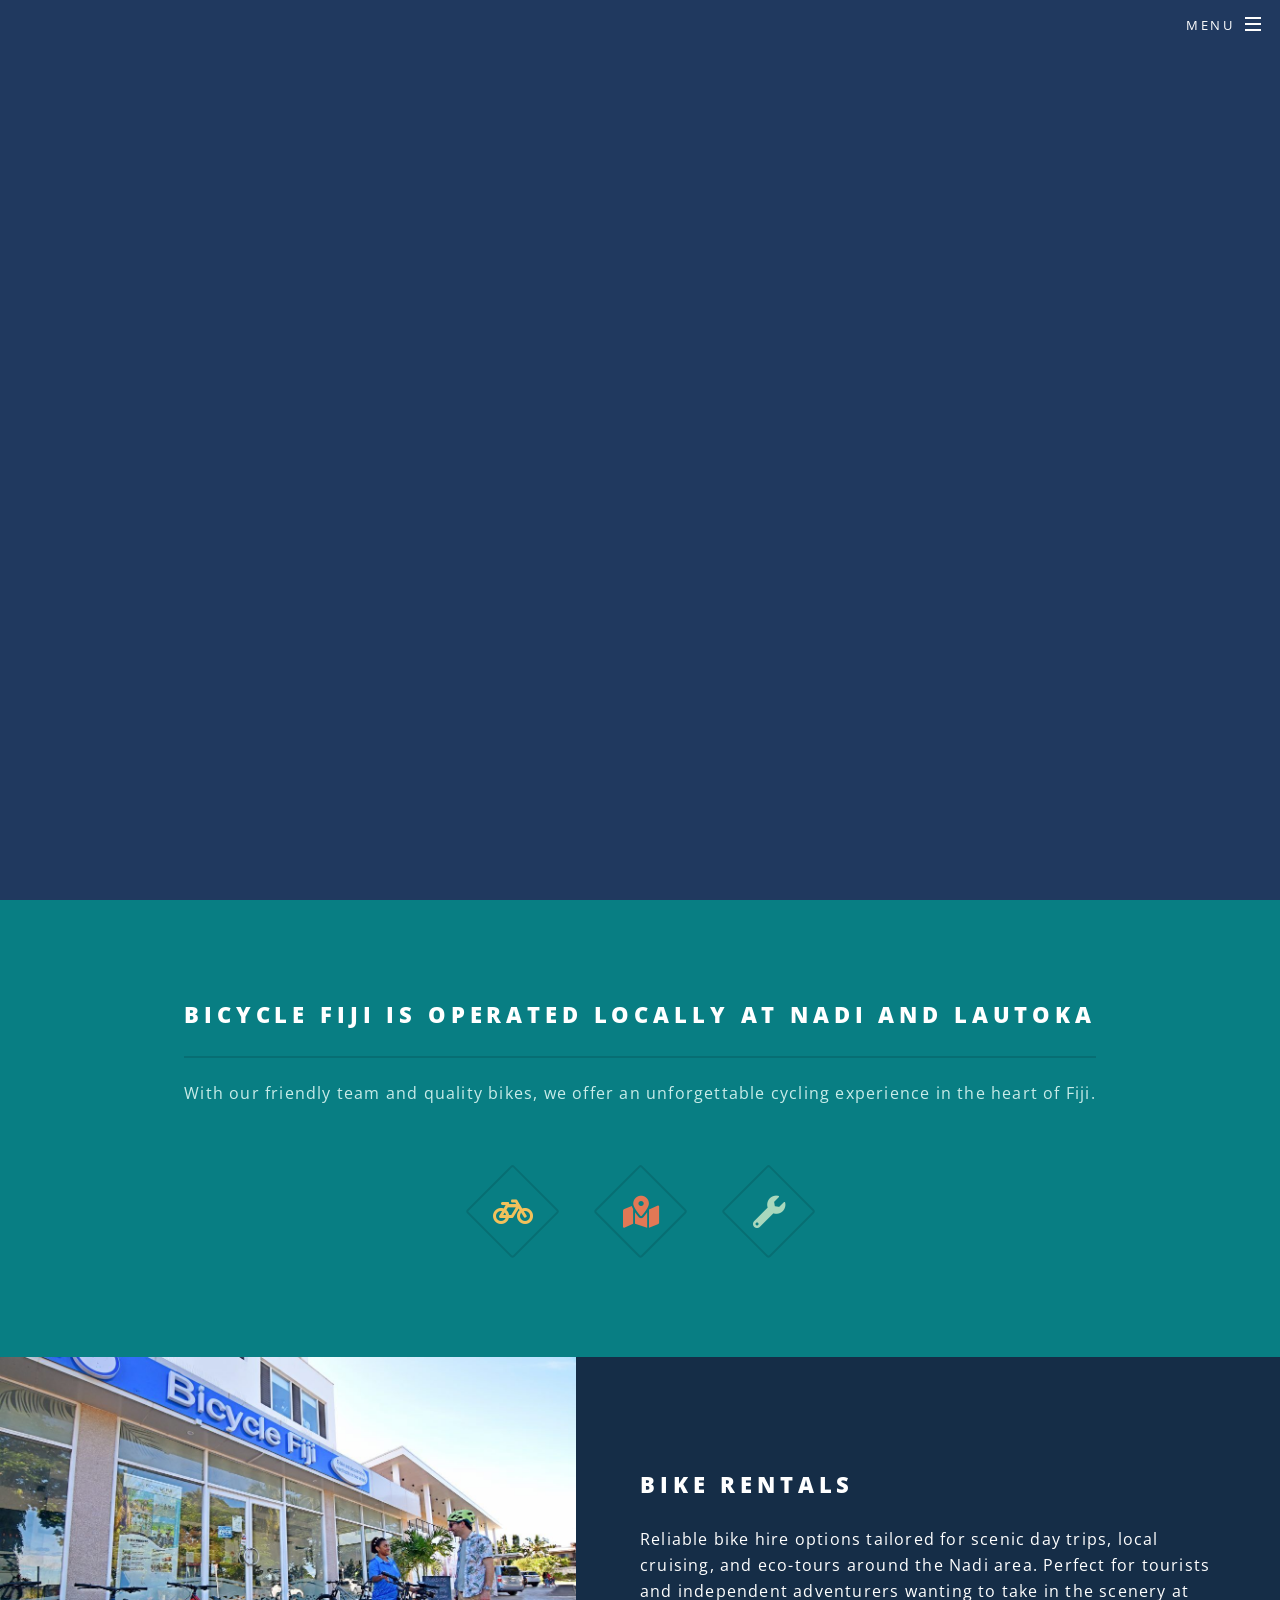
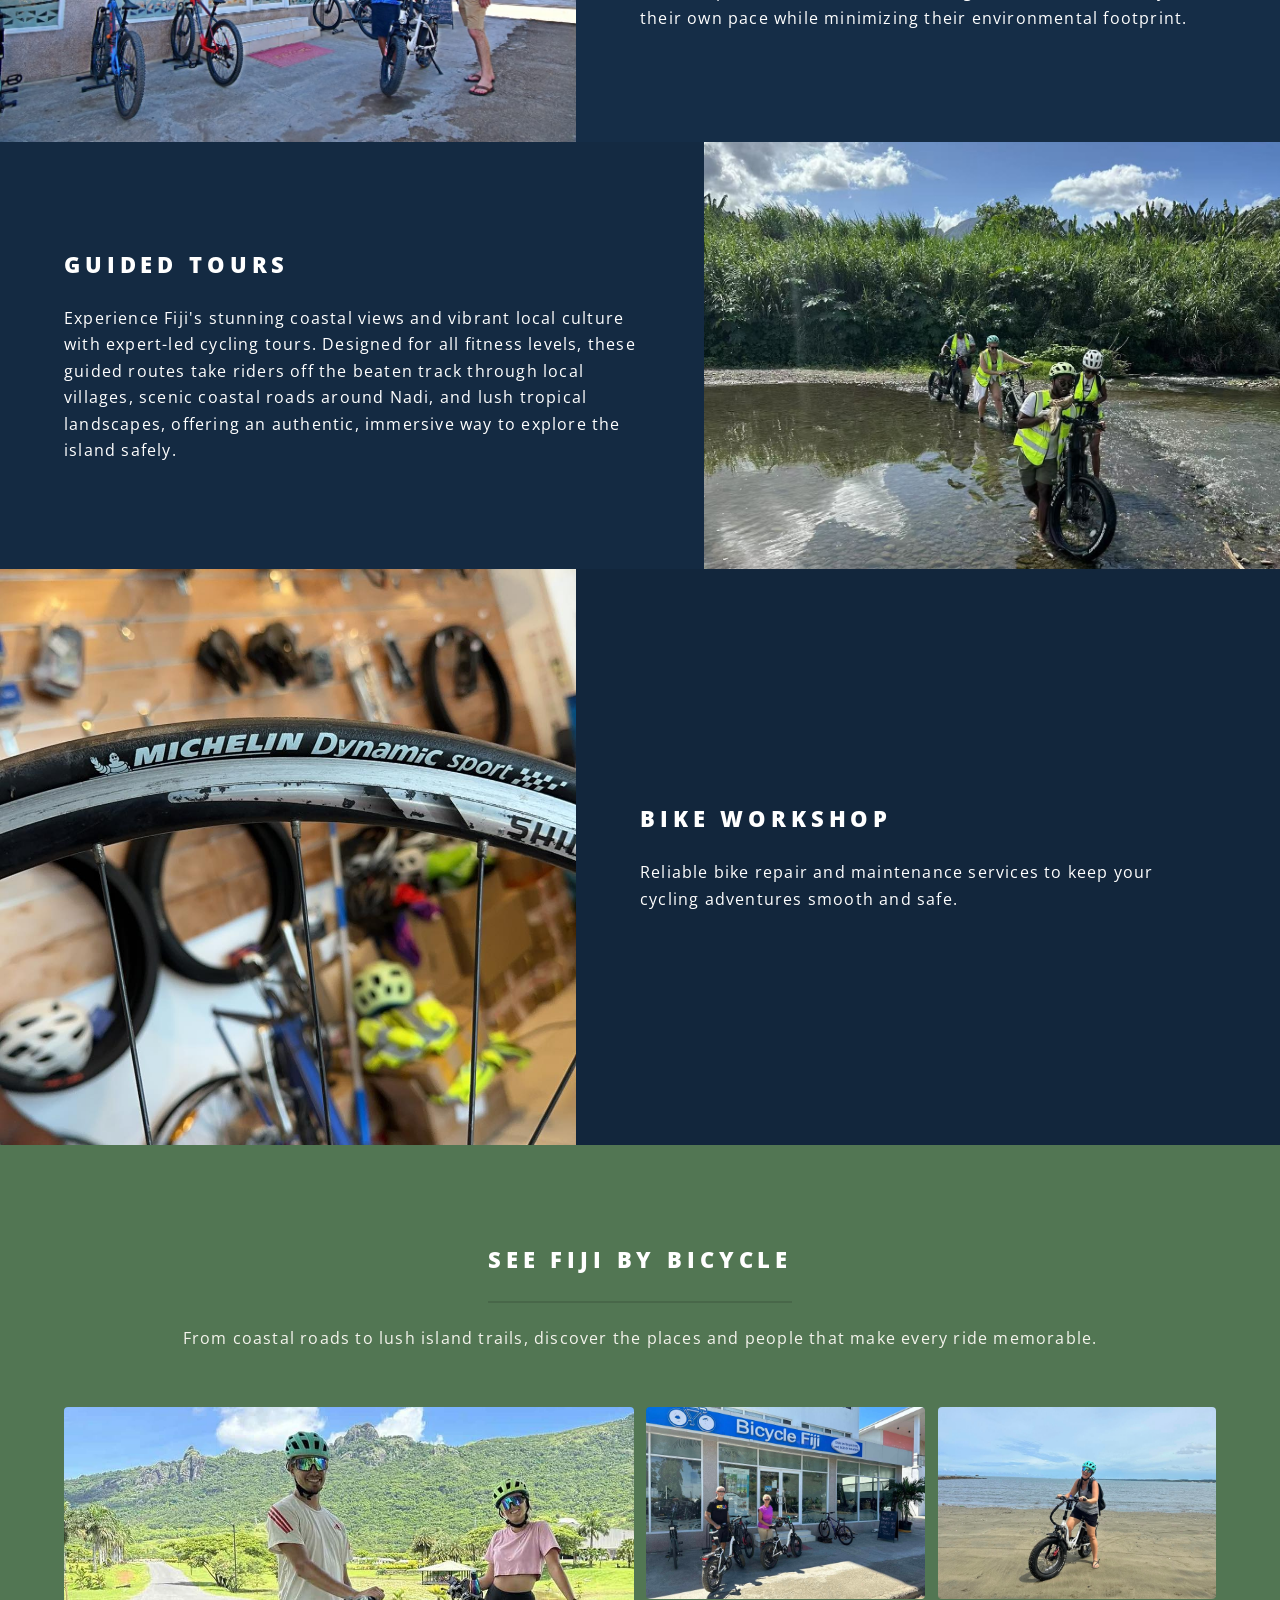
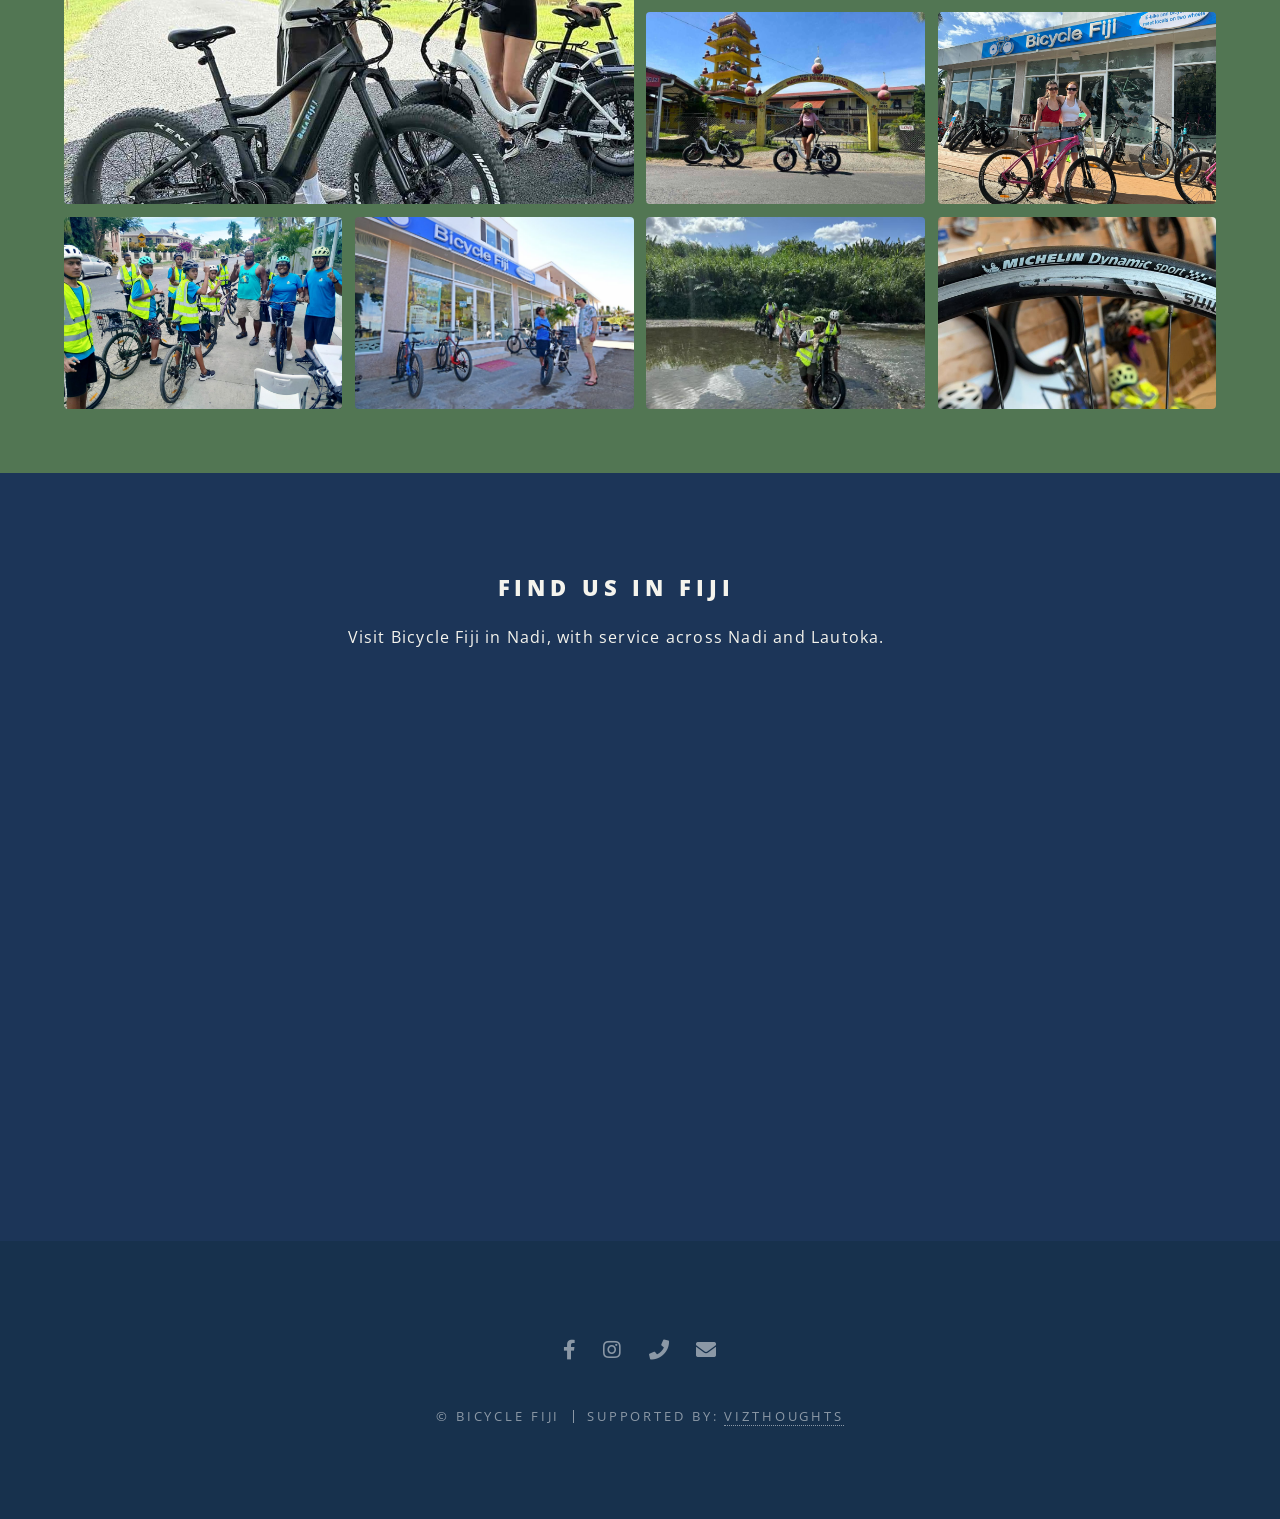
==== commit abe83316: "update background" ====
--- a/index.html
+++ b/index.html
@@ -5,6 +5,7 @@
 		<title>Bicycle Fiji</title>
 		<meta charset="utf-8" />
 		<meta name="viewport" content="width=device-width, initial-scale=1, user-scalable=no" />
+		<link rel="icon" type="image/png" href="images/bicycleFiji_logo_whitebackground.png" />
 		<link rel="stylesheet" href="assets/css/main.css" />
 		<noscript><link rel="stylesheet" href="assets/css/noscript.css" /></noscript>
 	</head>
--- a/assets/css/main.css
+++ b/assets/css/main.css
@@ -4085,14 +4085,13 @@
 	}
 
 	#cta.wrapper.style4 {
-		background-color: var(--fiji-sun);
-		background-image: none;
-		color: var(--fiji-navy);
+		background-color: rgba(23, 49, 77, 0.38);
+		color: var(--fiji-salt);
 	}
 
 	#cta h2,
 	#cta h3 {
-		color: var(--fiji-navy);
+		color: var(--fiji-salt);
 	}
 
 	#cta .button:not(.primary) {
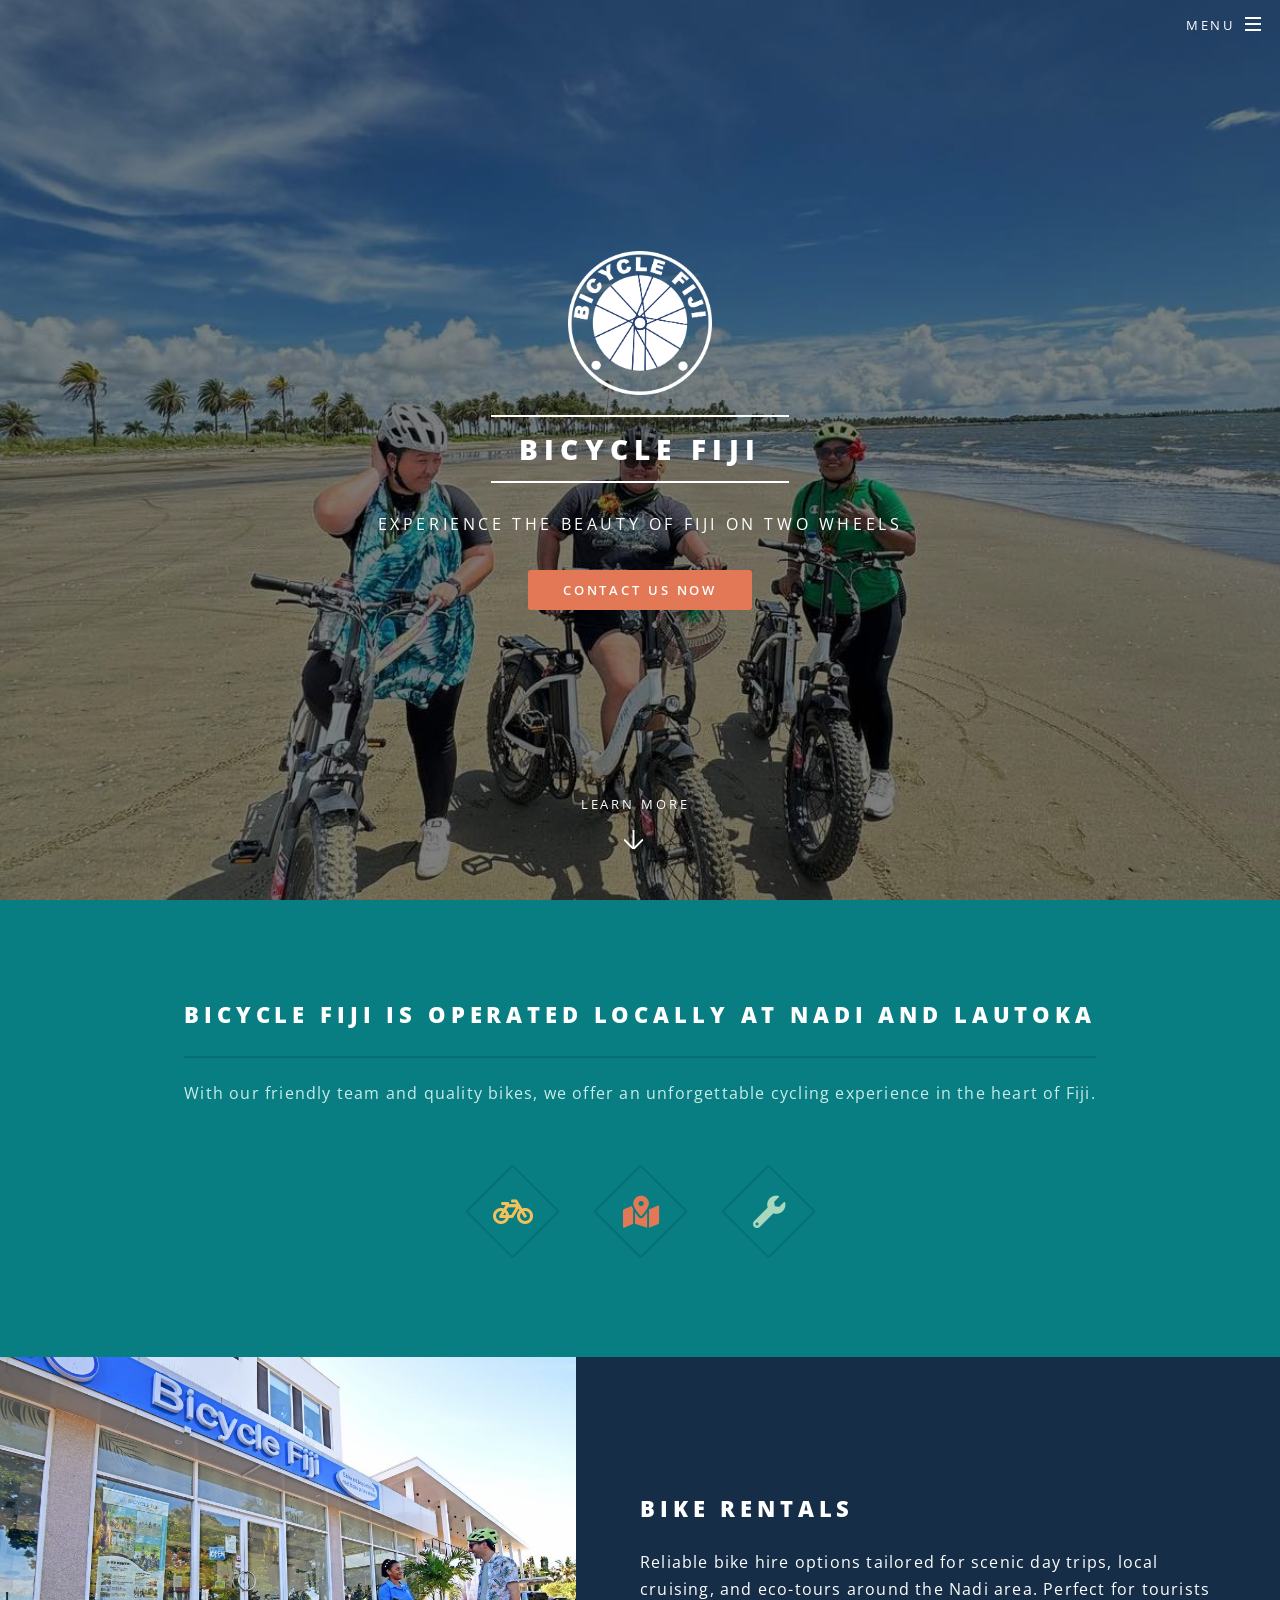
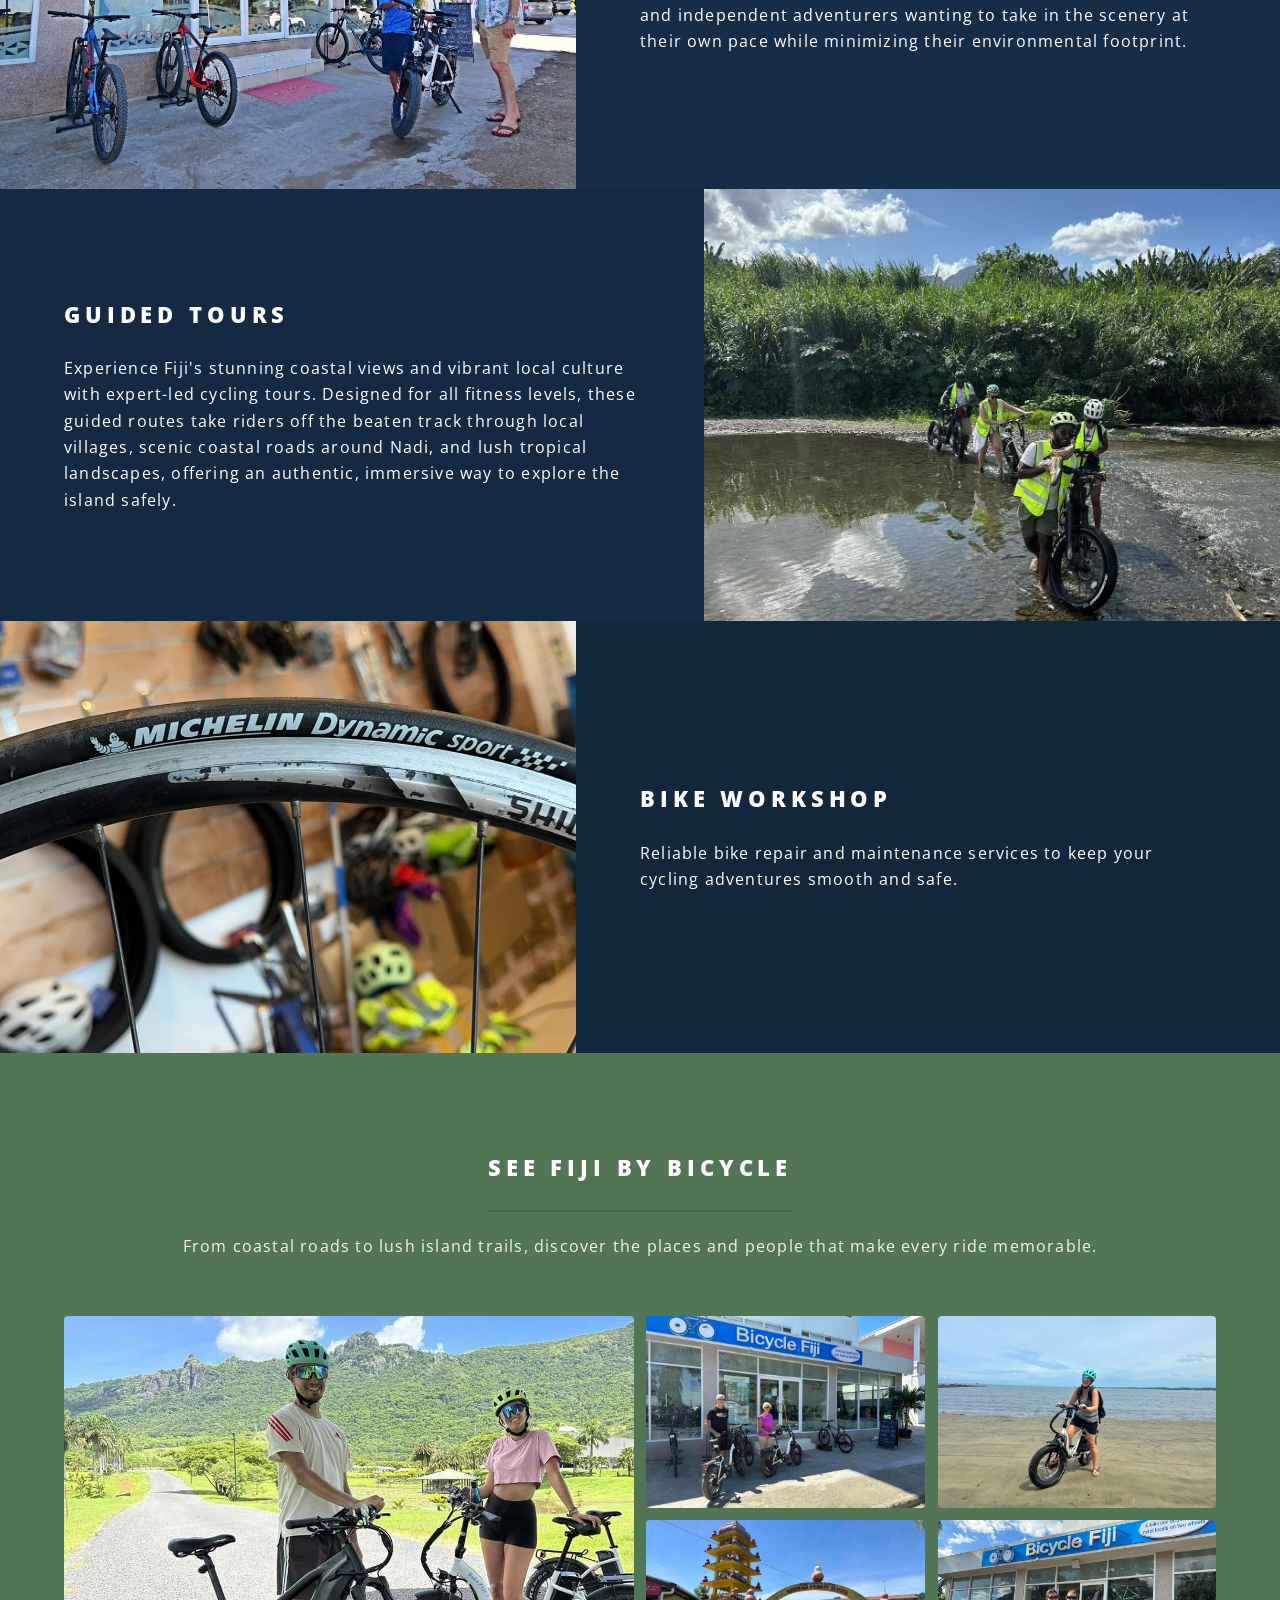
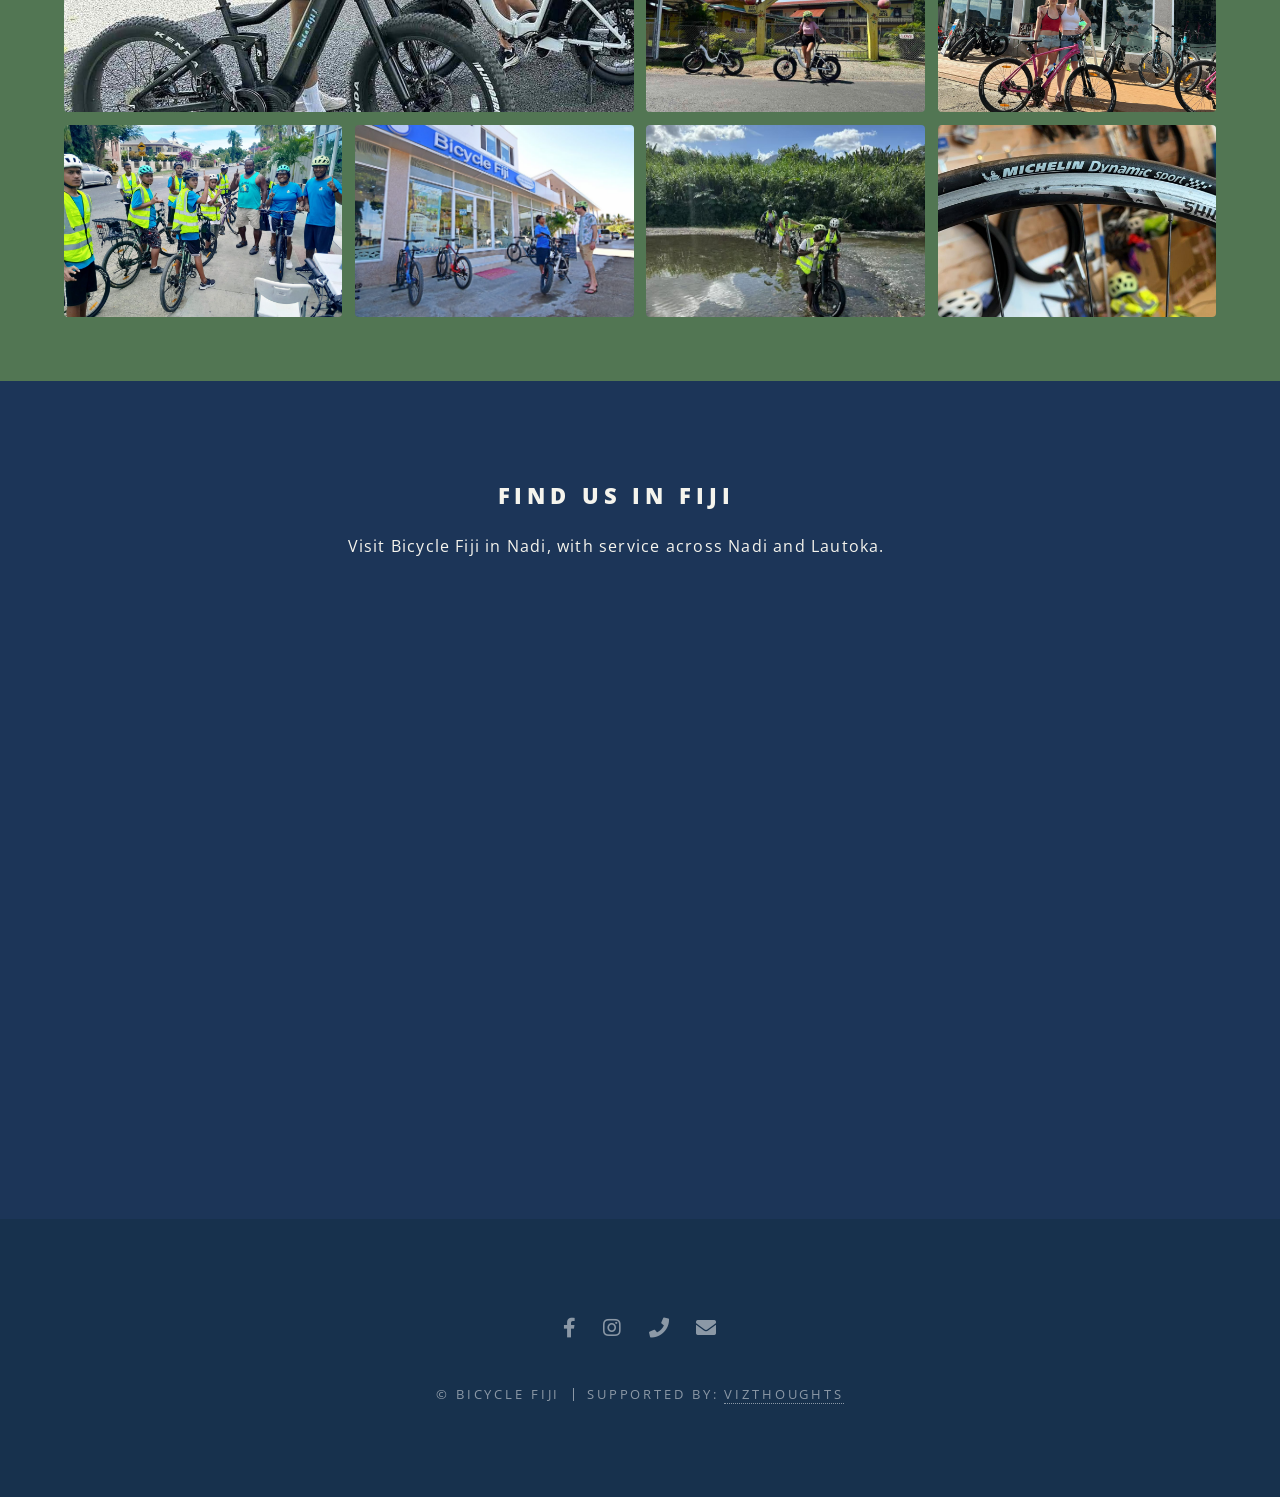
==== commit ae3b90d9: "reduce the load time from 4.25 s to .75s" ====
--- a/index.html
+++ b/index.html
@@ -6,6 +6,7 @@
 		<meta charset="utf-8" />
 		<meta name="viewport" content="width=device-width, initial-scale=1, user-scalable=no" />
 		<link rel="icon" type="image/png" href="images/bicycleFiji_logo_whitebackground.png" />
+		<link rel="preload" as="image" href="images/banner.jpg" />
 		<link rel="stylesheet" href="assets/css/main.css" />
 		<noscript><link rel="stylesheet" href="assets/css/noscript.css" /></noscript>
 	</head>
@@ -41,7 +42,7 @@
 							<h2>Bicycle Fiji</h2>
 							<p>Experience the beauty of Fiji on two wheels</p>
 							<ul class="actions special">
-								<li><a href="#footer" class="button primary">Contact Us Now</a></li>
+								<li><a href="Contact.html" class="button primary">Contact Us Now</a></li>
 							</ul>
 						</div>
 						<a href="#one" class="more scrolly">Learn More</a>
--- a/assets/css/main.css
+++ b/assets/css/main.css
@@ -3468,8 +3468,9 @@
 		}
 
 			#header h1 a {
+				align-items: center;
 				border: 0;
-				display: block;
+				display: flex;
 				height: inherit;
 				line-height: inherit;
 			}
@@ -3478,11 +3479,11 @@
 					background: #fff;
 					border-radius: 50%;
 					display: block;
-					height: 2.4em;
-					margin-top: 0.3em;
+					height: 2rem;
+					margin: 0;
 					object-fit: contain;
 					padding: 0.08em;
-					width: 2.4em;
+					width: 2rem;
 				}
 
 				@media screen and (max-width: 736px) {
@@ -3661,10 +3662,10 @@
 			-webkit-transition: -webkit-transform 0.75s ease, opacity 0.75s ease;
 			-ms-transition: -ms-transform 0.75s ease, opacity 0.75s ease;
 			transition: transform 0.75s ease, opacity 0.75s ease;
-			-moz-transition-delay: 3.5s;
-			-webkit-transition-delay: 3.5s;
-			-ms-transition-delay: 3.5s;
-			transition-delay: 3.5s;
+			-moz-transition-delay: 0.25s;
+			-webkit-transition-delay: 0.25s;
+			-ms-transition-delay: 0.25s;
+			transition-delay: 0.25s;
 			-moz-transform: translateY(0);
 			-webkit-transform: translateY(0);
 			-ms-transform: translateY(0);
@@ -3704,14 +3705,10 @@
 
 		#banner:after {
 			pointer-events: none;
-			-moz-transition: opacity 3s ease-in-out;
-			-webkit-transition: opacity 3s ease-in-out;
-			-ms-transition: opacity 3s ease-in-out;
-			transition: opacity 3s ease-in-out;
-			-moz-transition-delay: 1.25s;
-			-webkit-transition-delay: 1.25s;
-			-ms-transition-delay: 1.25s;
-			transition-delay: 1.25s;
+			-moz-transition: opacity 0.75s ease-in-out;
+			-webkit-transition: opacity 0.75s ease-in-out;
+			-ms-transition: opacity 0.75s ease-in-out;
+			transition: opacity 0.75s ease-in-out;
 			content: '';
 			background: #2e3842;
 			display: block;
@@ -4072,6 +4069,16 @@
 		color: #a9d8bd;
 	}
 
+	#two .spotlight .image {
+		aspect-ratio: 4 / 3;
+		overflow: hidden;
+	}
+
+	#two .spotlight .image img {
+		height: 100%;
+		object-fit: cover;
+	}
+
 	.button.primary {
 		background-color: var(--fiji-coral);
 	}
@@ -4101,8 +4108,9 @@
 
 	#cta .inner {
 		display: block;
-		max-width: 70em;
+		max-width: none;
 		text-align: center;
+		width: 100%;
 	}
 
 	#cta .map-heading {
